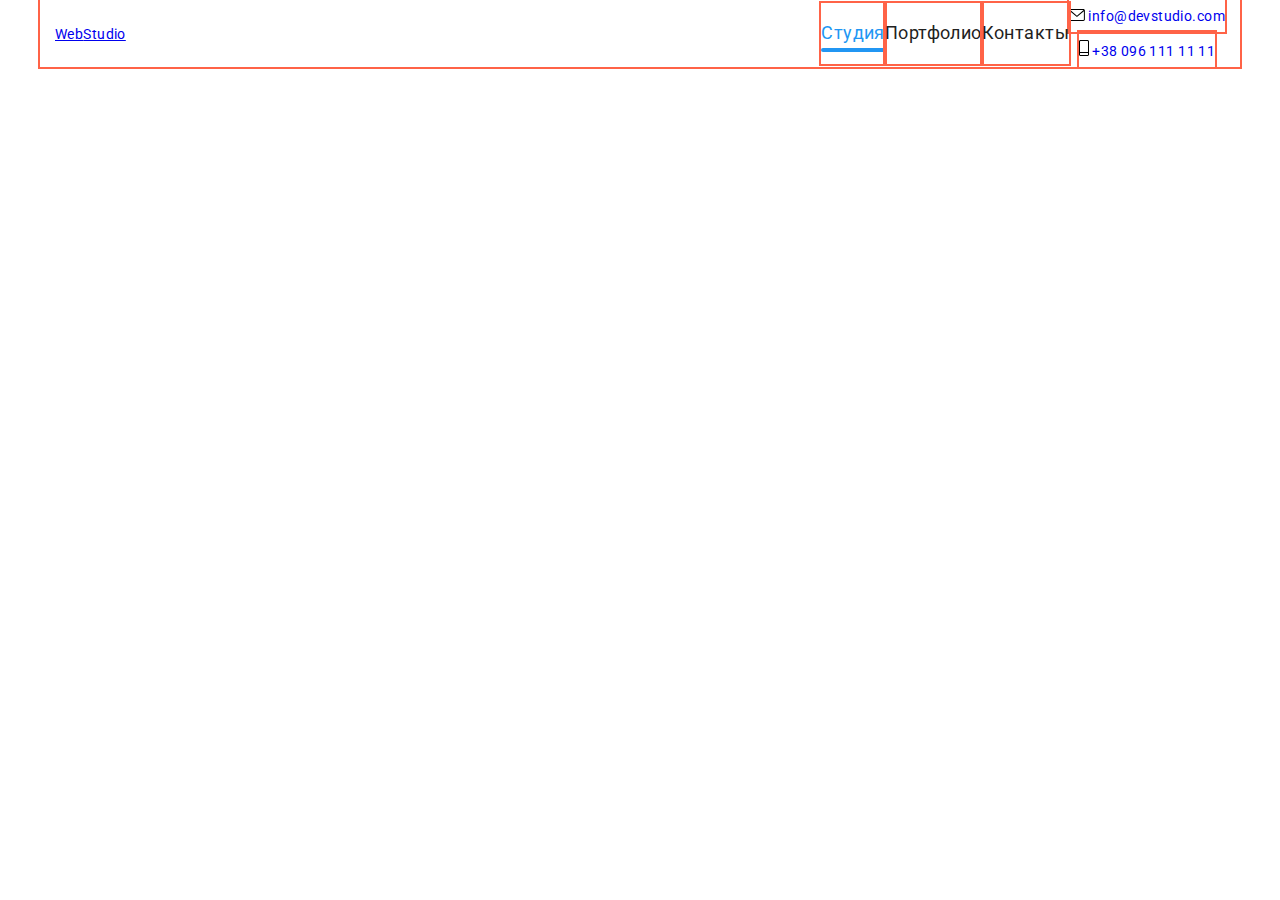
==== index.html @ 86e4c359 "ytp bpv" ====
<!DOCTYPE html>
<html lang="ru">

<head>
    <meta charset="UTF-8">
    <meta name="viewport" content="width=device-width, initial-scale=1.0">
    <title>WebStudio</title>

    <link rel="preconnect" href="https://fonts.gstatic.com" />
    <link
        href="https://fonts.googleapis.com/css2?family=Raleway:wght@700&family=Roboto:wght@400;500;700;900&display=swap"
        rel="stylesheet" />

    <link rel="stylesheet"
        href="https://cdnjs.cloudflare.com/ajax/libs/modern-normalize/1.0.0/modern-normalize.min.css" />

    <link rel="stylesheet" href="./css/main.min.css" />
</head>

<body>
    <header class="header">
        <div class="container">

            <div class="header-nav">
                <a href="./index.html" class="logo">Web<span class="logo--black">Studio</span> </a>

                <button type="button" class="menu-button" aria-expanded="false" aria-controls="menu-container"
                    data-menu-button>
                    <svg width="30" height="30" aria-label="Переключатель мобильного меню">
                        <use class="icon-cross" href="./images/sprite-1.svg#menu-icon-close"></use>
                        <use class="icon-menu" href="./images/sprite-1.svg#menu-icon-open"></use>
                    </svg></button>

                <div class="menu-container" id="menu-container" data-menu>
                    <nav class="site-nav">
                        <ul class="site-nav__list">
                            <li class="site-nav__item">
                                <a href="./index.html" class="site-nav__link site-nav__link--current">Студия</a>
                            </li>
                            <li class="site-nav__item">
                                <a href="./portfolio.html" class="site-nav__link">Портфолио</a>
                            </li>
                            <li class="site-nav__item">
                                <a href="./index.html" class="site-nav__link">Контакты</a>
                            </li>
                        </ul>
                    </nav>

                    <ul class="contact-nav__list">
                        <li class="contact-nav__item">
                            <a href="mailto:info@devstudio.com" class="contact-nav__link envelope" target="_blank">
                                <svg class="contact-nav__img" width="16" height="12">
                                    <use href="./images/sprite.svg#icon-envelope-opt"></use>
                                </svg>
                                info@devstudio.com
                            </a>
                        </li>
                        <li class="contact-nav__item">
                            <a href="tel:+380961111111" class="contact-nav__link telephone">
                                <svg class="contact-nav__img" width="10" height="16">
                                    <use href="./images/sprite.svg#icon-telephone-opt"></use>
                                </svg>
                                +38 096 111 11 11
                            </a>
                        </li>
                    </ul>
                </div>
            </div>

        </div>

    </header>
    <main></main>
    <footer></footer>

    <script src="./js/menu.js"></script>
    <!-- <script src="./js/modal.js"></script> -->
</body>

</html>
---- css/main.min.css ----
.contact-nav__list,.site-nav__list{list-style:none}.contact-nav__link,.site-nav__link{text-decoration:none;cursor:pointer;-webkit-transition:background-color 250ms cubic-bezier(0.4, 0, 0.2, 1),color 250ms cubic-bezier(0.4, 0, 0.2, 1);transition:background-color 250ms cubic-bezier(0.4, 0, 0.2, 1),color 250ms cubic-bezier(0.4, 0, 0.2, 1)}.contact-nav__link:hover,.site-nav__link:hover,.contact-nav__link:focus,.site-nav__link:focus{color:#2196f3}.contact-nav__link{display:-webkit-box;display:-ms-flexbox;display:flex;-webkit-box-align:center;-ms-flex-align:center;align-items:center;-webkit-box-pack:center;-ms-flex-pack:center;justify-content:center}body{font-family:"Roboto",sans-serif;color:#757575;background-color:#fff;letter-spacing:.03em;font-size:14px}h1,h2,h3,h4,h5,h6,p{margin:0}ul,ol{margin:0;padding:0}img{display:block;max-width:100%;height:auto}textarea{resize:none}address{font-style:normal}.visually-hidden{position:absolute;width:1px;height:1px;margin:-1px;border:0;padding:0;clip:rect(0 0 0 0);overflow:hidden}.section{padding-top:60px;padding-bottom:60px}.section.team{background-color:#f5f4fa}@media screen and (max-width: 479px){.section{width:100%}}@media screen and (min-width: 1200px){.section{padding-top:94px;padding-bottom:94px}}.section__no-padding{padding-bottom:0}.container{padding-left:15px;padding-right:15px;margin-left:auto;margin-right:auto;outline:2px solid tomato}@media screen and (max-width: 479px){.container{width:100%}}@media screen and (min-width: 480px){.container{width:480px}}@media screen and (min-width: 768px){.container{width:768px}}@media screen and (min-width: 1200px){.container{width:1200px}}.section__title{margin-bottom:30px;font-weight:700;font-size:28px;line-height:1.17;text-align:center;color:#212121}@media screen and (min-width: 1200px){.section__title{margin-bottom:50px;font-size:36px}}.hero__title{margin-bottom:30px;font-weight:900;font-size:26px;line-height:1.62;letter-spacing:.06em;text-transform:uppercase;color:#fff}@media screen and (min-width: 1200px){.hero__title{font-size:44px;line-height:1.36}}.header{position:relative}.header.bottom-line{border-bottom:1px solid #ececec}.header-nav{display:-webkit-box;display:-ms-flexbox;display:flex;-webkit-box-pack:justify;-ms-flex-pack:justify;justify-content:space-between;-webkit-box-align:center;-ms-flex-align:center;align-items:center;min-height:60px}.menu-button{display:-webkit-inline-box;display:-ms-inline-flexbox;display:inline-flex;margin:0;padding:0;border:none;background-color:rgba(0,0,0,0)}@media screen and (min-width: 768px){.menu-button{display:none}}.menu-button .icon-cross{display:none}.menu-button.is-open .icon-cross{display:block}.menu-button.is-open .icon-menu{display:none}.menu-container{background-color:#fff}@media screen and (max-width: 767px){.menu-container{display:none;position:absolute;top:60px;left:0;width:100%;padding-top:60px;padding-bottom:60px}.menu-container.is-open{display:-webkit-box;display:-ms-flexbox;display:flex;-webkit-box-orient:vertical;-webkit-box-direction:normal;-ms-flex-direction:column;flex-direction:column;border-top:1px solid #ececec;-webkit-box-shadow:0px 1px 3px rgba(0,0,0,.12),0px 1px 1px rgba(0,0,0,.14),0px 2px 1px rgba(0,0,0,.2);box-shadow:0px 1px 3px rgba(0,0,0,.12),0px 1px 1px rgba(0,0,0,.14),0px 2px 1px rgba(0,0,0,.2)}}@media screen and (min-width: 768px){.menu-container{display:-webkit-box;display:-ms-flexbox;display:flex;-webkit-box-align:center;-ms-flex-align:center;align-items:center;padding:0}}.site-nav__list{display:-webkit-box;display:-ms-flexbox;display:flex}@media screen and (max-width: 767px){.site-nav__list{-webkit-box-orient:vertical;-webkit-box-direction:normal;-ms-flex-direction:column;flex-direction:column;-webkit-box-align:center;-ms-flex-align:center;align-items:center;margin-bottom:52px}}.site-nav__item{outline:2px solid tomato;position:relative}.site-nav__link{position:relative;display:block;padding-top:20px;padding-bottom:20px;font-size:18px;color:#212121}.site-nav__link--current{color:#2196f3}.site-nav__link--current::after{content:"";display:block;height:4px;border-radius:2px;background-color:#2196f3;position:absolute;left:0;bottom:12px;width:100%}.contact-nav__list{display:-webkit-box;display:-ms-flexbox;display:flex;-webkit-box-orient:vertical;-webkit-box-direction:normal;-ms-flex-direction:column;flex-direction:column;-webkit-box-align:center;-ms-flex-align:center;align-items:center}.contact-nav__item{outline:2px solid tomato}.contact-nav__link{display:block;padding-top:8px;padding-bottom:8px}/*# sourceMappingURL=main.min.css.map */
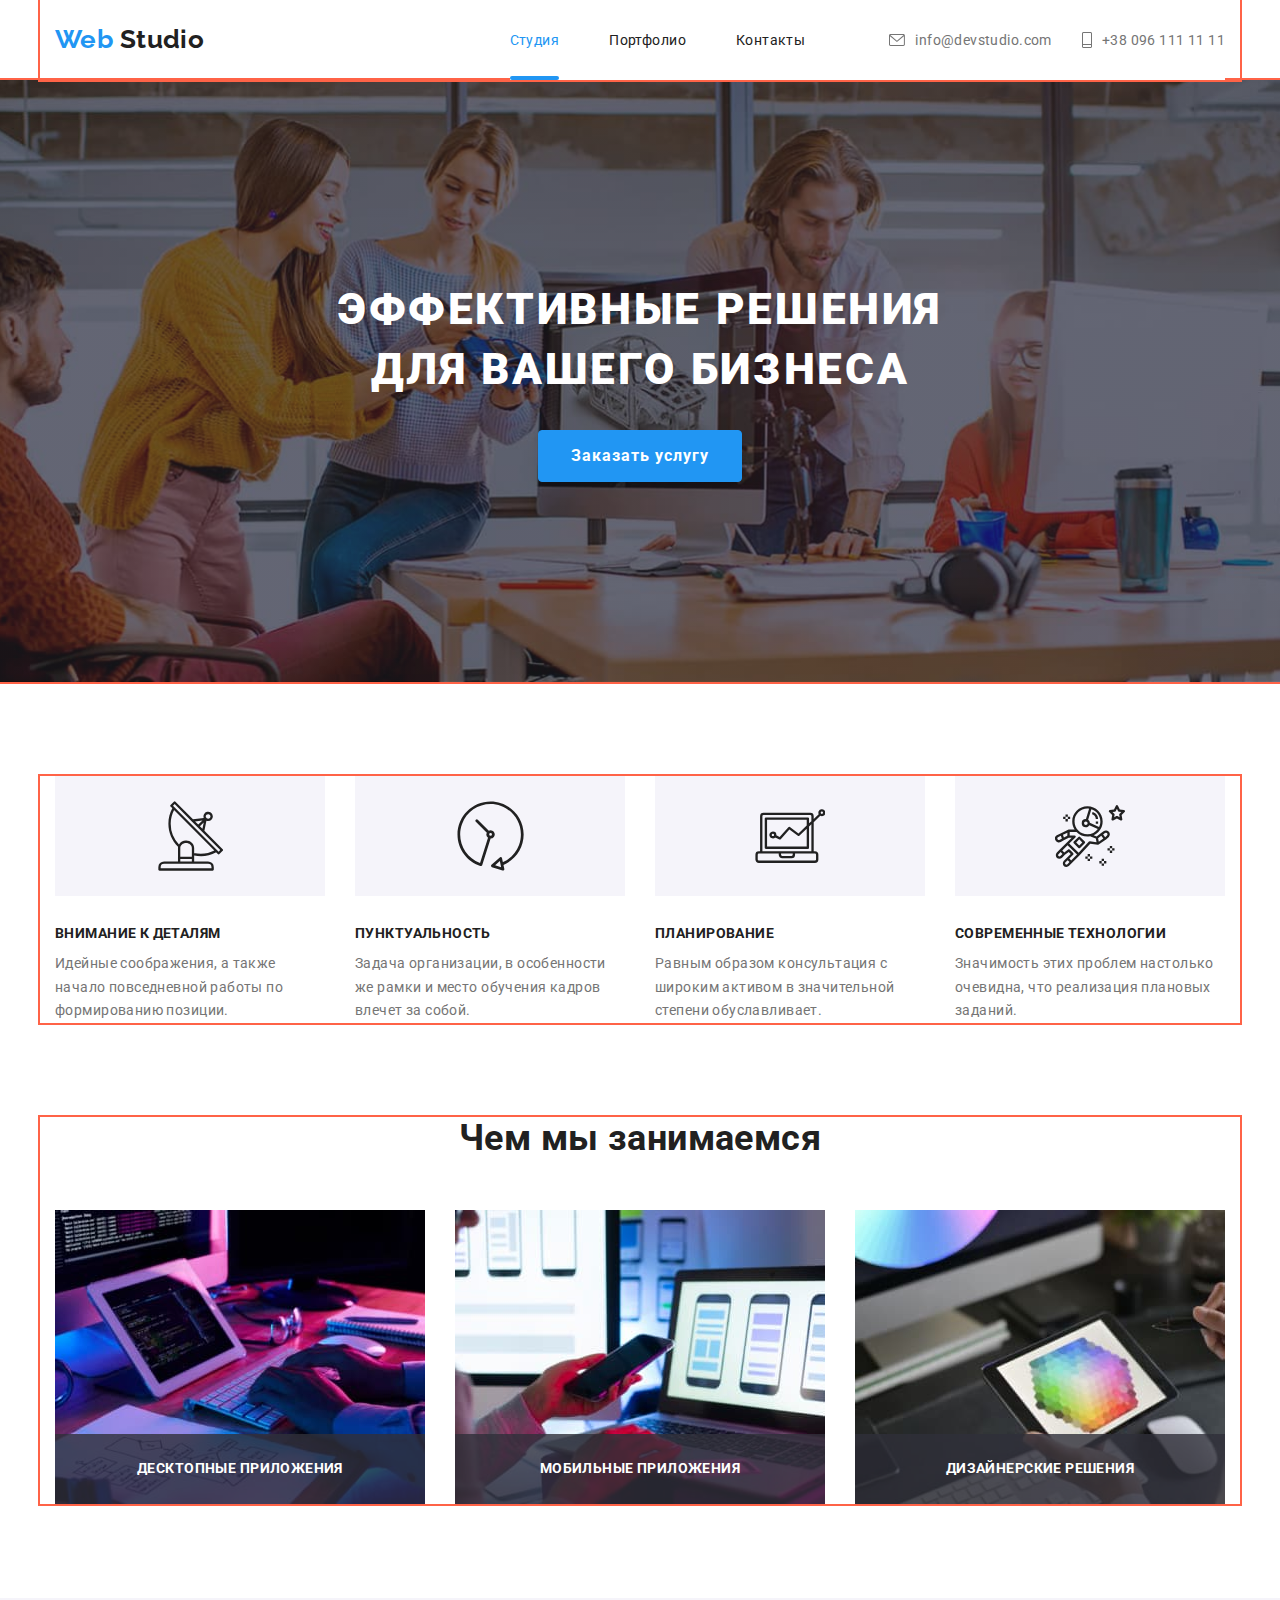
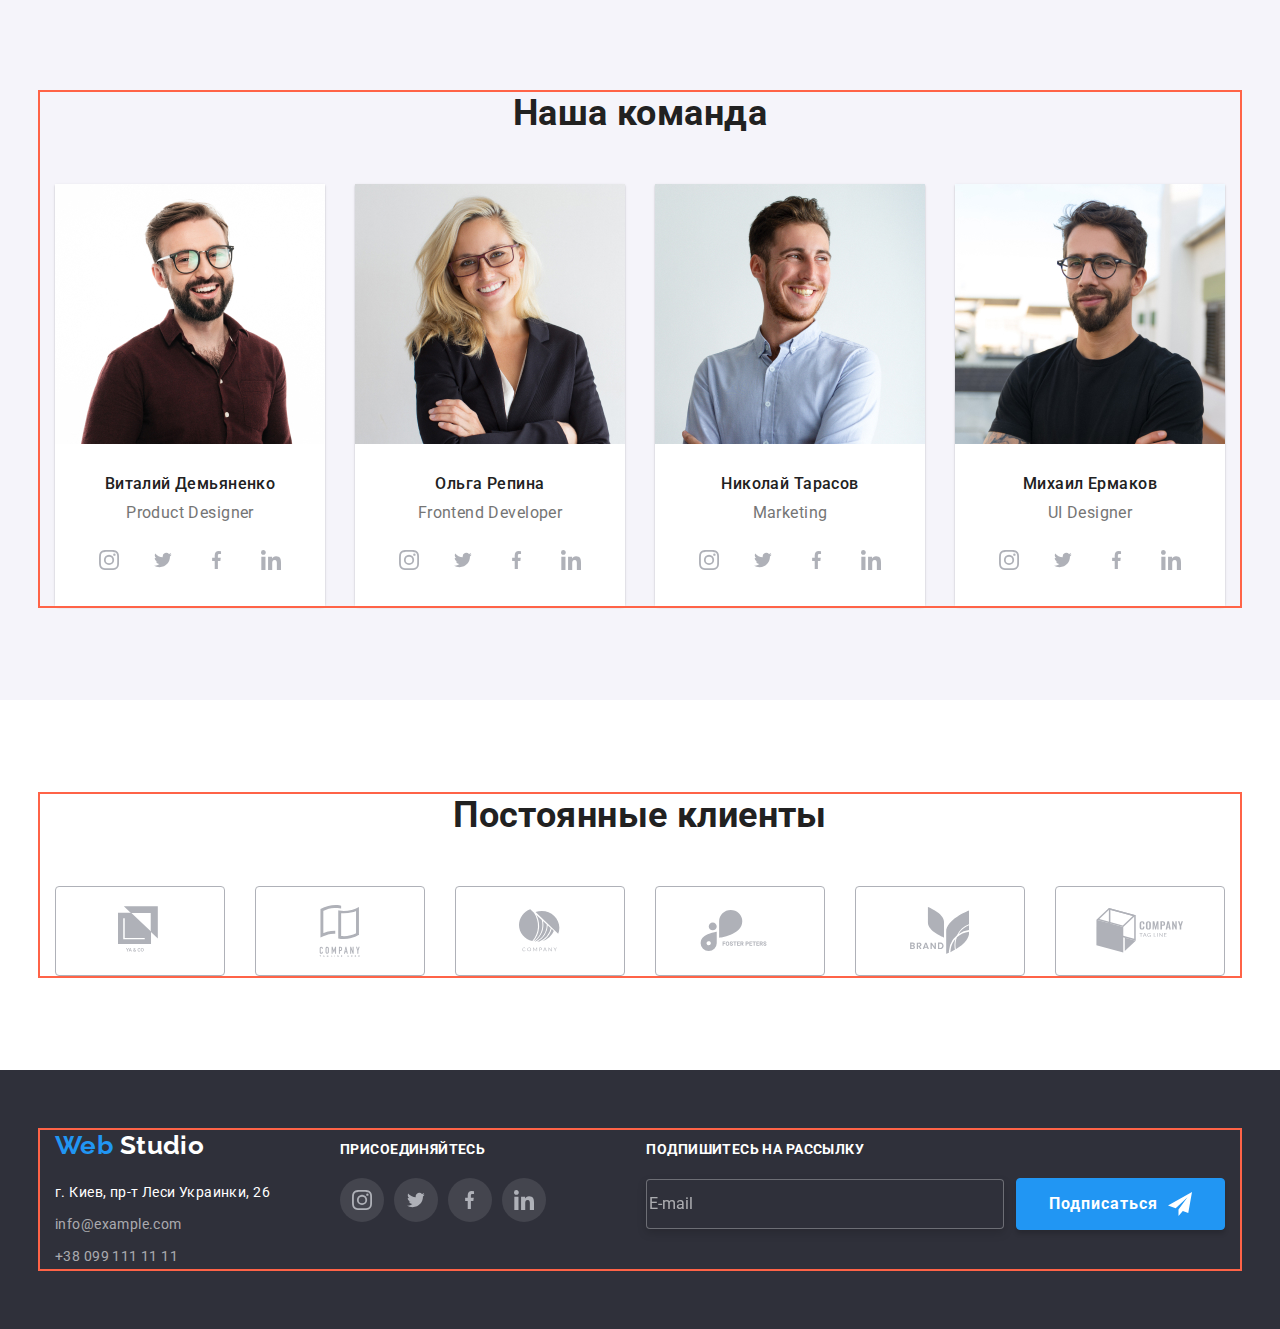
==== commit 0e0f0c46: "ytp bpv" ====
--- a/index.html
+++ b/index.html
@@ -22,7 +22,7 @@
         <div class="container">
 
             <div class="header-nav">
-                <a href="./index.html" class="logo">Web<span class="logo--black">Studio</span> </a>
+                <a href="index.html" class="logo">Web<span class="logo--black"> Studio</span></a>
 
                 <button type="button" class="menu-button" aria-expanded="false" aria-controls="menu-container"
                     data-menu-button>
@@ -70,8 +70,430 @@
         </div>
 
     </header>
-    <main></main>
-    <footer></footer>
+    <main>
+        <!-- Герой -->
+        <section class="hero hero-overlay">
+            <h1 class="hero__title">
+                Эффективные решения<br />
+                для вашего бизнеса
+            </h1>
+            <button class="button-primary" type="button" data-modal-open>
+                Заказать услугу
+            </button>
+        </section>
+
+        <!--Выгоды от сотрудничества  -->
+        <section class="section feature">
+            <div class="container">
+                <!-- этот заголовок скроется css -->
+                <h2 class="section__title visually-hidden">
+                    Выгоды от сотрудничества
+                </h2>
+                <ul class="feature__list">
+                    <li class="feature__item">
+                        <div class="feature__blank">
+                            <svg class="feature__img" width="65" height="70">
+                                <use href="./images/sprite.svg#icon-antenna-optimize"></use>
+                            </svg>
+                        </div>
+                        <h3 class="feature__title">Внимание к деталям</h3>
+                        <p class="feature__text">
+                            Идейные соображения, а также начало повседневной работы по
+                            формированию позиции.
+                        </p>
+                    </li>
+                    <li class="feature__item">
+                        <div class="feature__blank">
+                            <svg class="feature__img" width="67" height="70">
+                                <use href="./images/sprite.svg#icon-clock-optimize"></use>
+                            </svg>
+                        </div>
+                        <h3 class="feature__title">Пунктуальность</h3>
+                        <p class="feature__text">
+                            Задача организации, в особенности же рамки и место обучения
+                            кадров влечет за собой.
+                        </p>
+                    </li>
+                    <li class="feature__item">
+                        <div class="feature__blank">
+                            <svg class="feature__img" width="70" height="54">
+                                <use href="./images/sprite.svg#icon-noutbook-optimize"></use>
+                            </svg>
+                        </div>
+                        <h3 class="feature__title">Планирование</h3>
+                        <p class="feature__text">
+                            Равным образом консультация с широким активом в значительной
+                            степени обуславливает.
+                        </p>
+                    </li>
+                    <li class="feature__item">
+                        <div class="feature__blank">
+                            <svg class="feature__img" width="70" height="70">
+                                <use href="./images/sprite.svg#icon-astronaut-optimize"></use>
+                            </svg>
+                        </div>
+                        <h3 class="feature__title">Современные технологии</h3>
+                        <p class="feature__text">
+                            Значимость этих проблем настолько очевидна, что реализация
+                            плановых заданий.
+                        </p>
+                    </li>
+                </ul>
+            </div>
+        </section>
+
+        <section class="section section__no-padding directions">
+            <div class="container">
+                <h2 class="section__title">Чем мы занимаемся</h2>
+                <ul class="directions__list">
+                    <li class="directions__item">
+                        <img class="directions__img" srcset="
+                          ./images/what-are-we-doing/1-desk-apl-370.jpg 370w,
+                          ./images/what-are-we-doing/1-desk-apl-720.jpg 720w
+                        " src="./images/what-are-we-doing/1-desk-apl-370.jpg" alt="изображение компьютера" width="370"
+                            height="294" sizes="370px" />
+                        <div class="directions__info">
+                            <p class="directions__text">Десктопные приложения</p>
+                        </div>
+                    </li>
+                    <li class="directions__item">
+                        <img class="directions__img" srcset="
+                          ./images/what-are-we-doing/2-mob-apl-370.jpg 370w,
+                          ./images/what-are-we-doing/2-mob-apl-720.jpg 720w
+                        " src="./images/what-are-we-doing/2-mob-apl-370.jpg" alt="изображение мобильного телефона"
+                            width="370" height="294" sizes="370px" />
+                        <div class="directions__info">
+                            <p class="directions__text">Мобильные приложения</p>
+                        </div>
+                    </li>
+                    <li class="directions__item">
+                        <img class="directions__img" srcset="
+                          ./images/what-are-we-doing/3-dis-apl-370.jpg 370w,
+                          ./images/what-are-we-doing/3-dis-apl-720.jpg 720w
+                        " src="./images/what-are-we-doing/3-dis-apl-370.jpg" alt="изображение цветной картинки"
+                            width="370" height="294" sizes="370px" />
+                        <div class="directions__info">
+                            <p class="directions__text">Дизайнерские решения</p>
+                        </div>
+                    </li>
+                </ul>
+            </div>
+        </section>
+
+        <!-- Наша команда -->
+        <section class="section team">
+            <div class="container">
+                <h2 class="section__title">Наша команда</h2>
+                <ul class="team__list">
+                    <li class="team__item">
+                        <img class="team__image" alt="фото первого сотрудника"
+                            src="./images/our-team/empl-1-desk270.jpg" srcset="
+                          ./images/our-team/empl-1-desk270.jpg 270w,
+                          ./images/our-team/empl-1-tabl354.jpg 354w,
+                          ./images/our-team/empl-1-mob450.jpg  450w,
+                          ./images/our-team/empl-1-desk540.jpg 540w,
+                          ./images/our-team/empl-1-tabl708.jpg 708w,
+                          ./images/our-team/empl-1-mob900.jpg  900w
+                        " sizes="(min-width: 1200px) 270px, (min-width: 768px) 354px, 100vw" />
+
+                        <div class="team__info">
+                            <h3 class="team__title">Виталий Демьяненко</h3>
+                            <p class="team__text" lang="en">Product Designer</p>
+                            <ul class="social-networks">
+                                <li class="social-networks__item">
+                                    <a class="social-networks__btn" href="" aria-label="Instagram">
+                                        <svg class="social-networks__img" width="20" height="20">
+                                            <use href="./images/sprite.svg#icon-instagram-opt"></use>
+                                        </svg>
+                                    </a>
+                                </li>
+                                <li class="social-networks__item">
+                                    <a class="social-networks__btn" href="" aria-label="Twitter">
+                                        <svg class="social-networks__img" width="20" height="16">
+                                            <use href="./images/sprite.svg#icon-twitter-opt"></use>
+                                        </svg>
+                                    </a>
+                                </li>
+                                <li class="social-networks__item">
+                                    <a class="social-networks__btn" href="" aria-label="Facebook">
+                                        <svg class="social-networks__img" width="10" height="20">
+                                            <use href="./images/sprite.svg#icon-facebook-opt"></use>
+                                        </svg>
+                                    </a>
+                                </li>
+                                <li class="social-networks__item">
+                                    <a class="social-networks__btn" href="" aria-label="LinkedIn">
+                                        <svg class="social-networks__img" width="20" height="20">
+                                            <use href="./images/sprite.svg#icon-linkedin-opt"></use>
+                                        </svg>
+                                    </a>
+                                </li>
+                            </ul>
+                        </div>
+                    </li>
+                    <li class="team__item">
+                        <img class="team__image" alt="фото второго сотрудника"
+                            src="./images/our-team/empl-2-desk270.jpg" srcset="
+                          ./images/our-team/empl-2-desk270.jpg 270w,
+                          ./images/our-team/empl-2-tabl354.jpg 354w,
+                          ./images/our-team/empl-2-mob450.jpg  450w,
+                          ./images/our-team/empl-2-desk540.jpg 540w,
+                          ./images/our-team/empl-2-tabl708.jpg 708w,
+                          ./images/our-team/empl-2-mob900.jpg  900w
+                        " sizes="(min-width: 1200px) 270px, (min-width: 768px) 354px, 100vw" />
+
+                        <div class="team__info">
+                            <h3 class="team__title">Ольга Репина</h3>
+                            <p class="team__text" lang="en">Frontend Developer</p>
+                            <ul class="social-networks">
+                                <li class="social-networks__item">
+                                    <a class="social-networks__btn" href="" aria-label="Instagram">
+                                        <svg class="social-networks__img" width="20" height="20">
+                                            <use href="./images/sprite.svg#icon-instagram-opt"></use>
+                                        </svg>
+                                    </a>
+                                </li>
+                                <li class="social-networks__item">
+                                    <a class="social-networks__btn" href="" aria-label="Twitter">
+                                        <svg class="social-networks__img" width="20" height="16">
+                                            <use href="./images/sprite.svg#icon-twitter-opt"></use>
+                                        </svg>
+                                    </a>
+                                </li>
+                                <li class="social-networks__item">
+                                    <a class="social-networks__btn" href="" aria-label="Facebook">
+                                        <svg class="social-networks__img" width="10" height="20">
+                                            <use href="./images/sprite.svg#icon-facebook-opt"></use>
+                                        </svg>
+                                    </a>
+                                </li>
+                                <li class="social-networks__item">
+                                    <a class="social-networks__btn" href="" aria-label="LinkedIn">
+                                        <svg class="social-networks__img" width="20" height="20">
+                                            <use href="./images/sprite.svg#icon-linkedin-opt"></use>
+                                        </svg>
+                                    </a>
+                                </li>
+                            </ul>
+                        </div>
+                    </li>
+                    <li class="team__item">
+                        <img class="team__image" alt="фото третьего сотрудника"
+                            src="./images/our-team/empl-3-desk270.jpg" srcset="
+                          ./images/our-team/empl-3-desk270.jpg 270w,
+                          ./images/our-team/empl-3-tabl354.jpg 354w,
+                          ./images/our-team/empl-3-mob450.jpg  450w,
+                          ./images/our-team/empl-3-desk540.jpg 540w,
+                          ./images/our-team/empl-3-tabl708.jpg 708w,
+                          ./images/our-team/empl-3-mob900.jpg  900w
+                        " sizes="(min-width: 1200px) 270px, (min-width: 768px) 354px, 100vw" />
+
+                        <div class="team__info">
+                            <h3 class="team__title">Николай Тарасов</h3>
+                            <p class="team__text" lang="en">Marketing</p>
+                            <ul class="social-networks">
+                                <li class="social-networks__item">
+                                    <a class="social-networks__btn" href="" aria-label="Instagram">
+                                        <svg class="social-networks__img" width="20" height="20">
+                                            <use href="./images/sprite.svg#icon-instagram-opt"></use>
+                                        </svg>
+                                    </a>
+                                </li>
+                                <li class="social-networks__item">
+                                    <a class="social-networks__btn" href="" aria-label="Twitter">
+                                        <svg class="social-networks__img" width="20" height="16">
+                                            <use href="./images/sprite.svg#icon-twitter-opt"></use>
+                                        </svg>
+                                    </a>
+                                </li>
+                                <li class="social-networks__item">
+                                    <a class="social-networks__btn" href="" aria-label="Facebook">
+                                        <svg class="social-networks__img" width="10" height="20">
+                                            <use href="./images/sprite.svg#icon-facebook-opt"></use>
+                                        </svg>
+                                    </a>
+                                </li>
+                                <li class="social-networks__item">
+                                    <a class="social-networks__btn" href="" aria-label="LinkedIn">
+                                        <svg class="social-networks__img" width="20" height="20">
+                                            <use href="./images/sprite.svg#icon-linkedin-opt"></use>
+                                        </svg>
+                                    </a>
+                                </li>
+                            </ul>
+                        </div>
+                    </li>
+                    <li class="team__item">
+                        <img class="team__image" alt="фото четвертого сотрудника"
+                            src="./images/our-team/empl-4-desk270.jpg" srcset="
+                          ./images/our-team/empl-4-desk270.jpg 270w,
+                          ./images/our-team/empl-4-tabl354.jpg 354w,
+                          ./images/our-team/empl-4-mob450.jpg  450w,
+                          ./images/our-team/empl-4-desk540.jpg 540w,
+                          ./images/our-team/empl-4-tabl708.jpg 708w,
+                          ./images/our-team/empl-4-mob900.jpg  900w
+                        " sizes="(min-width: 1200px) 270px, (min-width: 768px) 354px, 100vw" />
+
+                        <div class="team__info">
+                            <h3 class="team__title">Михаил Ермаков</h3>
+                            <p class="team__text" lang="en">UI Designer</p>
+                            <ul class="social-networks">
+                                <li class="social-networks__item">
+                                    <a class="social-networks__btn" href="" aria-label="Instagram">
+                                        <svg class="social-networks__img" width="20" height="20">
+                                            <use href="./images/sprite.svg#icon-instagram-opt"></use>
+                                        </svg>
+                                    </a>
+                                </li>
+                                <li class="social-networks__item">
+                                    <a class="social-networks__btn" href="" aria-label="Twitter">
+                                        <svg class="social-networks__img" width="20" height="16">
+                                            <use href="./images/sprite.svg#icon-twitter-opt"></use>
+                                        </svg>
+                                    </a>
+                                </li>
+                                <li class="social-networks__item">
+                                    <a class="social-networks__btn" href="" aria-label="Facebook">
+                                        <svg class="social-networks__img" width="10" height="20">
+                                            <use href="./images/sprite.svg#icon-facebook-opt"></use>
+                                        </svg>
+                                    </a>
+                                </li>
+                                <li class="social-networks__item">
+                                    <a class="social-networks__btn" href="" aria-label="LinkedIn">
+                                        <svg class="social-networks__img" width="20" height="20">
+                                            <use href="./images/sprite.svg#icon-linkedin-opt"></use>
+                                        </svg>
+                                    </a>
+                                </li>
+                            </ul>
+                        </div>
+                    </li>
+                </ul>
+            </div>
+        </section>
+
+        <!--Our Clients-->
+        <section class="section clients">
+            <div class="container">
+                <h2 class="section__title">Постоянные клиенты</h2>
+                <ul class="clients__list">
+                    <li class="clients__item">
+                        <a href="" class="clients__btn">
+                            <svg class="clients__img" width="44" height="49">
+                                <use href="./images/sprite.svg#icon-klient-1-opt"></use>
+                            </svg>
+                        </a>
+                    </li>
+                    <li class="clients__item">
+                        <a href="" class="clients__btn">
+                            <svg class="clients__img" width="50" height="52">
+                                <use href="./images/sprite.svg#icon-klient-2-opt"></use>
+                            </svg>
+                        </a>
+                    </li>
+                    <li class="clients__item">
+                        <a href="" class="clients__btn">
+                            <svg class="clients__img" width="41" height="43">
+                                <use href="./images/sprite.svg#icon-klient-3-opt"></use>
+                            </svg>
+                        </a>
+                    </li>
+                    <li class="clients__item">
+                        <a href="" class="clients__btn">
+                            <svg class="clients__img" width="80" height="42">
+                                <use href="./images/sprite.svg#icon-klient-4-opt"></use>
+                            </svg>
+                        </a>
+                    </li>
+                    <li class="clients__item">
+                        <a href="" class="clients__btn">
+                            <svg class="clients__img" width="59" height="47">
+                                <use href="./images/sprite.svg#icon-klient-5-opt"></use>
+                            </svg>
+                        </a>
+                    </li>
+                    <li class="clients__item">
+                        <a href="" class="clients__btn">
+                            <svg class="clients__img" width="88" height="45">
+                                <use href="./images/sprite.svg#icon-klient-6-opt"></use>
+                            </svg>
+                        </a>
+                    </li>
+                </ul>
+            </div>
+        </section>
+    </main>
+    <footer class="footer">
+        <div class="container footer__container">
+            <div class="footer-wrapper">
+                <div class="footer__contacts">
+                    <a href="index.html" class="logo footer__logo">Web<span class="logo--white"> Studio</span></a>
+                    <address class="address">
+                        <p class="address__text">г. Киев, пр-т Леси Украинки, 26</p>
+                        <ul class="address__list">
+                            <li class="address__item">
+                                <a href="mailto:info@example.com" class="address__tel"
+                                    target="_blank">info@example.com</a>
+                            </li>
+                            <li class="address__item">
+                                <a href="tel:+380991111111" class="address__tel">+38 099 111 11 11</a>
+                            </li>
+                        </ul>
+                    </address>
+                </div>
+                <div class="footer-join">
+                    <p class="footer-join__appeal">присоединяйтесь</p>
+                    <ul class="social-networks">
+                        <li class="social-networks__item">
+                            <a class="social-networks__btn footer-social-networks__btn" href="" aria-label="Instagram">
+                                <svg class="social-networks__img" width="20" height="20">
+                                    <use href="./images/sprite.svg#icon-instagram-opt"></use>
+                                </svg>
+                            </a>
+                        </li>
+                        <li class="social-networks__item">
+                            <a class="social-networks__btn footer-social-networks__btn" href="" aria-label="Twitter">
+                                <svg class="social-networks__img" width="20" height="16">
+                                    <use href="./images/sprite.svg#icon-twitter-opt"></use>
+                                </svg>
+                            </a>
+                        </li>
+                        <li class="social-networks__item">
+                            <a class="social-networks__btn footer-social-networks__btn" href="" aria-label="Facebook">
+                                <svg class="social-networks__img" width="10" height="20">
+                                    <use href="./images/sprite.svg#icon-facebook-opt"></use>
+                                </svg>
+                            </a>
+                        </li>
+                        <li class="social-networks__item">
+                            <a class="social-networks__btn footer-social-networks__btn" href="" aria-label="LinkedIn">
+                                <svg class="social-networks__img" width="20" height="20">
+                                    <use href="./images/sprite.svg#icon-linkedin-opt"></use>
+                                </svg>
+                            </a>
+                        </li>
+                    </ul>
+                </div>
+            </div>
+
+            <!-- footer form -->
+            <form class="form-footer">
+                <b class="form-footer__appeal">Подпишитесь на рассылку</b>
+                <div class="form-footer__wrapper">
+                    <label class="form-footer__field">
+                        <input class="form-footer__input" type="text" placeholder="E-mail" />
+                    </label>
+                    <button class="button-primary" type="button">
+                        Подписаться
+                        <svg class="footer-form-button-img" width="24" height="24">
+                            <use href="./images/sprite-1.svg#icon-telegram"></use>
+                        </svg>
+                    </button>
+                </div>
+            </form>
+        </div>
+    </footer>
 
     <script src="./js/menu.js"></script>
     <!-- <script src="./js/modal.js"></script> -->
--- a/css/main.min.css
+++ b/css/main.min.css
@@ -1 +1 @@
-.contact-nav__list,.site-nav__list{list-style:none}.contact-nav__link,.site-nav__link{text-decoration:none;cursor:pointer;-webkit-transition:background-color 250ms cubic-bezier(0.4, 0, 0.2, 1),color 250ms cubic-bezier(0.4, 0, 0.2, 1);transition:background-color 250ms cubic-bezier(0.4, 0, 0.2, 1),color 250ms cubic-bezier(0.4, 0, 0.2, 1)}.contact-nav__link:hover,.site-nav__link:hover,.contact-nav__link:focus,.site-nav__link:focus{color:#2196f3}.contact-nav__link{display:-webkit-box;display:-ms-flexbox;display:flex;-webkit-box-align:center;-ms-flex-align:center;align-items:center;-webkit-box-pack:center;-ms-flex-pack:center;justify-content:center}body{font-family:"Roboto",sans-serif;color:#757575;background-color:#fff;letter-spacing:.03em;font-size:14px}h1,h2,h3,h4,h5,h6,p{margin:0}ul,ol{margin:0;padding:0}img{display:block;max-width:100%;height:auto}textarea{resize:none}address{font-style:normal}.visually-hidden{position:absolute;width:1px;height:1px;margin:-1px;border:0;padding:0;clip:rect(0 0 0 0);overflow:hidden}.section{padding-top:60px;padding-bottom:60px}.section.team{background-color:#f5f4fa}@media screen and (max-width: 479px){.section{width:100%}}@media screen and (min-width: 1200px){.section{padding-top:94px;padding-bottom:94px}}.section__no-padding{padding-bottom:0}.container{padding-left:15px;padding-right:15px;margin-left:auto;margin-right:auto;outline:2px solid tomato}@media screen and (max-width: 479px){.container{width:100%}}@media screen and (min-width: 480px){.container{width:480px}}@media screen and (min-width: 768px){.container{width:768px}}@media screen and (min-width: 1200px){.container{width:1200px}}.section__title{margin-bottom:30px;font-weight:700;font-size:28px;line-height:1.17;text-align:center;color:#212121}@media screen and (min-width: 1200px){.section__title{margin-bottom:50px;font-size:36px}}.hero__title{margin-bottom:30px;font-weight:900;font-size:26px;line-height:1.62;letter-spacing:.06em;text-transform:uppercase;color:#fff}@media screen and (min-width: 1200px){.hero__title{font-size:44px;line-height:1.36}}.header{position:relative}.header.bottom-line{border-bottom:1px solid #ececec}.header-nav{display:-webkit-box;display:-ms-flexbox;display:flex;-webkit-box-pack:justify;-ms-flex-pack:justify;justify-content:space-between;-webkit-box-align:center;-ms-flex-align:center;align-items:center;min-height:60px}.menu-button{display:-webkit-inline-box;display:-ms-inline-flexbox;display:inline-flex;margin:0;padding:0;border:none;background-color:rgba(0,0,0,0)}@media screen and (min-width: 768px){.menu-button{display:none}}.menu-button .icon-cross{display:none}.menu-button.is-open .icon-cross{display:block}.menu-button.is-open .icon-menu{display:none}.menu-container{background-color:#fff}@media screen and (max-width: 767px){.menu-container{display:none;position:absolute;top:60px;left:0;width:100%;padding-top:60px;padding-bottom:60px}.menu-container.is-open{display:-webkit-box;display:-ms-flexbox;display:flex;-webkit-box-orient:vertical;-webkit-box-direction:normal;-ms-flex-direction:column;flex-direction:column;border-top:1px solid #ececec;-webkit-box-shadow:0px 1px 3px rgba(0,0,0,.12),0px 1px 1px rgba(0,0,0,.14),0px 2px 1px rgba(0,0,0,.2);box-shadow:0px 1px 3px rgba(0,0,0,.12),0px 1px 1px rgba(0,0,0,.14),0px 2px 1px rgba(0,0,0,.2)}}@media screen and (min-width: 768px){.menu-container{display:-webkit-box;display:-ms-flexbox;display:flex;-webkit-box-align:center;-ms-flex-align:center;align-items:center;padding:0}}.site-nav__list{display:-webkit-box;display:-ms-flexbox;display:flex}@media screen and (max-width: 767px){.site-nav__list{-webkit-box-orient:vertical;-webkit-box-direction:normal;-ms-flex-direction:column;flex-direction:column;-webkit-box-align:center;-ms-flex-align:center;align-items:center;margin-bottom:52px}}.site-nav__item{outline:2px solid tomato;position:relative}.site-nav__link{position:relative;display:block;padding-top:20px;padding-bottom:20px;font-size:18px;color:#212121}.site-nav__link--current{color:#2196f3}.site-nav__link--current::after{content:"";display:block;height:4px;border-radius:2px;background-color:#2196f3;position:absolute;left:0;bottom:12px;width:100%}.contact-nav__list{display:-webkit-box;display:-ms-flexbox;display:flex;-webkit-box-orient:vertical;-webkit-box-direction:normal;-ms-flex-direction:column;flex-direction:column;-webkit-box-align:center;-ms-flex-align:center;align-items:center}.contact-nav__item{outline:2px solid tomato}.contact-nav__link{display:block;padding-top:8px;padding-bottom:8px}/*# sourceMappingURL=main.min.css.map */+.address__list,.clients__list,.social-networks,.team__list,.directions__list,.feature__list,.contact-nav__list,.site-nav__list{list-style:none}.address__tel,.contact-nav__link,.site-nav__link{text-decoration:none;cursor:pointer;-webkit-transition:background-color 250ms cubic-bezier(0.4, 0, 0.2, 1),color 250ms cubic-bezier(0.4, 0, 0.2, 1);transition:background-color 250ms cubic-bezier(0.4, 0, 0.2, 1),color 250ms cubic-bezier(0.4, 0, 0.2, 1)}.address__tel:hover,.contact-nav__link:hover,.site-nav__link:hover,.address__tel:focus,.contact-nav__link:focus,.site-nav__link:focus{color:#2196f3}.button-secondary,.button-primary{display:-webkit-inline-box;display:-ms-inline-flexbox;display:inline-flex;-webkit-box-align:center;-ms-flex-align:center;align-items:center;-webkit-box-pack:center;-ms-flex-pack:center;justify-content:center;border:1px solid rgba(0,0,0,0);border-radius:4px;font-family:inherit;font-size:16px;cursor:pointer}.clients__btn,.social-networks__btn,.team__info,.feature__blank,.contact-nav__link,.contact-nav__list{display:-webkit-box;display:-ms-flexbox;display:flex;-webkit-box-align:center;-ms-flex-align:center;align-items:center;-webkit-box-pack:center;-ms-flex-pack:center;justify-content:center}.form-footer__wrapper,.form-footer,.footer-join,.address,.footer__contacts{display:-webkit-box;display:-ms-flexbox;display:flex;-webkit-box-orient:vertical;-webkit-box-direction:normal;-ms-flex-direction:column;flex-direction:column}body{font-family:"Roboto",sans-serif;color:#757575;background-color:#fff;letter-spacing:.03em;font-size:14px}h1,h2,h3,h4,h5,h6,p{margin:0}ul,ol{margin:0;padding:0}img{display:block;max-width:100%;height:auto}textarea{resize:none}address{font-style:normal}.visually-hidden{position:absolute;width:1px;height:1px;margin:-1px;border:0;padding:0;clip:rect(0 0 0 0);overflow:hidden}.section{padding-top:60px;padding-bottom:60px}.section.team{background-color:#f5f4fa}@media screen and (max-width: 479px){.section{width:100%}}@media screen and (min-width: 1200px){.section{padding-top:94px;padding-bottom:94px}}.section__no-padding{padding-top:0px}.container{padding-left:15px;padding-right:15px;margin-left:auto;margin-right:auto;outline:2px solid tomato}@media screen and (max-width: 479px){.container{width:100%}}@media screen and (min-width: 480px){.container{width:480px}}@media screen and (min-width: 768px){.container{width:768px}}@media screen and (min-width: 1200px){.container{width:1200px}}.section__title{margin-bottom:30px;font-weight:700;font-size:28px;line-height:1.17;text-align:center;color:#212121}@media screen and (min-width: 1200px){.section__title{margin-bottom:50px;font-size:36px}}.hero__title{margin-bottom:30px;font-weight:900;font-size:26px;line-height:1.62;letter-spacing:.06em;text-transform:uppercase;color:#fff}@media screen and (min-width: 1200px){.hero__title{font-size:44px;line-height:1.36}}.header{position:relative}.header.bottom-line{border-bottom:1px solid #ececec}.header-nav{display:-webkit-box;display:-ms-flexbox;display:flex;-webkit-box-pack:justify;-ms-flex-pack:justify;justify-content:space-between;-webkit-box-align:center;-ms-flex-align:center;align-items:center;min-height:60px}.menu-button{display:-webkit-inline-box;display:-ms-inline-flexbox;display:inline-flex;margin:0;padding:0;border:none;background-color:rgba(0,0,0,0);-webkit-transition:fill 250ms cubic-bezier(0.4, 0, 0.2, 1);transition:fill 250ms cubic-bezier(0.4, 0, 0.2, 1)}@media screen and (min-width: 768px){.menu-button{display:none}}.menu-button:hover,.menu-button:focus{fill:#2196f3}.menu-button .icon-cross{display:none}.menu-button.is-open .icon-cross{display:block}.menu-button.is-open .icon-menu{display:none}.menu-container{background-color:#fff}@media screen and (max-width: 767px){.menu-container{display:none;position:absolute;top:60px;left:0;width:100%;padding-top:60px;padding-bottom:60px}.menu-container.is-open{display:-webkit-box;display:-ms-flexbox;display:flex;-webkit-box-orient:vertical;-webkit-box-direction:normal;-ms-flex-direction:column;flex-direction:column;border-top:1px solid #ececec;-webkit-box-shadow:0px 1px 3px rgba(0,0,0,.12),0px 1px 1px rgba(0,0,0,.14),0px 2px 1px rgba(0,0,0,.2);box-shadow:0px 1px 3px rgba(0,0,0,.12),0px 1px 1px rgba(0,0,0,.14),0px 2px 1px rgba(0,0,0,.2)}}@media screen and (min-width: 768px){.menu-container{display:-webkit-box;display:-ms-flexbox;display:flex;-webkit-box-align:center;-ms-flex-align:center;align-items:center;padding:0}}.site-nav__list{display:-webkit-box;display:-ms-flexbox;display:flex}@media screen and (max-width: 767px){.site-nav__list{-webkit-box-orient:vertical;-webkit-box-direction:normal;-ms-flex-direction:column;flex-direction:column;-webkit-box-align:center;-ms-flex-align:center;align-items:center;margin-bottom:52px}}@media screen and (min-width: 768px){.site-nav__list{margin-right:84px}}@media screen and (min-width: 1200){.site-nav__list{margin-right:305px}}@media screen and (max-width: 767px){.site-nav__item:not(:last-child){margin-bottom:24px}}@media screen and (min-width: 768px){.site-nav__item:not(:last-child){margin-right:50px}}.site-nav__link{position:relative;display:block;padding-top:8px;padding-bottom:8px;font-size:18px;color:#212121}@media screen and (min-width: 768px){.site-nav__link{padding-top:32px;padding-bottom:32px;font-size:14px}}.site-nav__link--current{color:#2196f3}.site-nav__link--current::after{content:"";display:block;height:4px;border-radius:2px;background-color:#2196f3;position:absolute;left:0;bottom:-4px;width:100%}@media screen and (min-width: 768px){.site-nav__link--current::after{bottom:0}}.contact-nav__list{-webkit-box-orient:vertical;-webkit-box-direction:normal;-ms-flex-direction:column;flex-direction:column}@media screen and (min-width: 768px){.contact-nav__list{-webkit-box-align:start;-ms-flex-align:start;align-items:flex-start}}@media screen and (min-width: 1200px){.contact-nav__list{-webkit-box-orient:horizontal;-webkit-box-direction:normal;-ms-flex-direction:row;flex-direction:row}}@media screen and (min-width: 1200px){.contact-nav__item:not(:last-child){margin-right:30px}}.contact-nav__link{padding-top:8px;padding-bottom:8px;font-size:18px;color:inherit}@media screen and (min-width: 768px){.contact-nav__link{font-size:12px}}@media screen and (min-width: 1200px){.contact-nav__link{font-size:14px;padding-top:32px;padding-bottom:32px}}.contact-nav__img{margin-right:10px;fill:currentColor}.logo{font-family:Raleway,sans-serif;font-weight:700;font-size:24px;line-height:1.17;text-decoration:none;color:#2196f3}@media screen and (min-width: 768px){.logo{padding-top:24px;padding-bottom:24px}}@media screen and (min-width: 1200px){.logo{font-size:26px;line-height:1.2}}.logo--black{color:#212121}.logo--white{color:#fff}.hero{outline:2px solid tomato;padding-top:118px;padding-bottom:118px;text-align:center}@media screen and (max-width: 480px){.hero{width:100%}}@media screen and (min-width: 1200px){.hero{padding-top:200px;padding-bottom:200px}}.hero-overlay{height:auto;margin:0 auto;background-image:-webkit-gradient(linear, left top, left bottom, from(rgba(47, 48, 58, 0.4)), to(rgba(47, 48, 58, 0.4))),url("../images/hero/hero-mobile@1x.jpg");background-image:linear-gradient(rgba(47, 48, 58, 0.4), rgba(47, 48, 58, 0.4)),url("../images/hero/hero-mobile@1x.jpg");background-repeat:no-repeat;background-size:cover;background-position:center}@media(-webkit-min-device-pixel-ratio: 2), (min-resolution: 2dppx){.hero-overlay{background-image:-webkit-gradient(linear, left top, left bottom, from(rgba(47, 48, 58, 0.4)), to(rgba(47, 48, 58, 0.4))),url("../images/hero/hero-mobile@2x.jpg");background-image:linear-gradient(rgba(47, 48, 58, 0.4), rgba(47, 48, 58, 0.4)),url("../images/hero/hero-mobile@2x.jpg")}}@media screen and (min-width: 480px){.hero-overlay{max-width:767px;background-image:-webkit-gradient(linear, left top, left bottom, from(rgba(47, 48, 58, 0.4)), to(rgba(47, 48, 58, 0.4))),url("../images/hero/hero-tablet@1x.jpg");background-image:linear-gradient(rgba(47, 48, 58, 0.4), rgba(47, 48, 58, 0.4)),url("../images/hero/hero-tablet@1x.jpg")}}@media screen and (min-width: 480px)and (-webkit-min-device-pixel-ratio: 2), screen and (min-width: 480px)and (min-resolution: 2dppx){.hero-overlay{background-image:-webkit-gradient(linear, left top, left bottom, from(rgba(47, 48, 58, 0.4)), to(rgba(47, 48, 58, 0.4))),url("../images/hero/hero-tablet@2x.jpg");background-image:linear-gradient(rgba(47, 48, 58, 0.4), rgba(47, 48, 58, 0.4)),url("../images/hero/hero-tablet@2x.jpg")}}@media screen and (min-width: 768px){.hero-overlay{max-width:1600px;background-image:-webkit-gradient(linear, left top, left bottom, from(rgba(47, 48, 58, 0.4)), to(rgba(47, 48, 58, 0.4))),url("../images/hero/hero-desctop@1x.jpg");background-image:linear-gradient(rgba(47, 48, 58, 0.4), rgba(47, 48, 58, 0.4)),url("../images/hero/hero-desctop@1x.jpg")}}@media screen and (min-width: 768px)and (-webkit-min-device-pixel-ratio: 2), screen and (min-width: 768px)and (min-resolution: 2dppx){.hero-overlay{background-image:-webkit-gradient(linear, left top, left bottom, from(rgba(47, 48, 58, 0.4)), to(rgba(47, 48, 58, 0.4))),url("../images/hero/hero-desctop@2x.jpg");background-image:linear-gradient(rgba(47, 48, 58, 0.4), rgba(47, 48, 58, 0.4)),url("../images/hero/hero-desctop@2x.jpg")}}.button-primary{padding:10px 32px;border:1px solid #2196f3;-webkit-box-shadow:0px 4px 4px rgba(0,0,0,.15);box-shadow:0px 4px 4px rgba(0,0,0,.15);font-weight:700;line-height:1.87;letter-spacing:.06em;color:#fff;background-color:#2196f3}.button-primary__form{line-height:1.87;padding:10px 55px}.button-secondary{border-radius:4px;padding:6px 22px;border:1px solid #f5f4fa;font-weight:500;line-height:1.62;color:#212121;background-color:#f5f4fa;cursor:pointer;-webkit-transition:background-color 250ms cubic-bezier(0.4, 0, 0.2, 1),color 250ms cubic-bezier(0.4, 0, 0.2, 1);transition:background-color 250ms cubic-bezier(0.4, 0, 0.2, 1),color 250ms cubic-bezier(0.4, 0, 0.2, 1)}.button-secondary:hover,.button-secondary:focus{color:#fff;background-color:#2196f3;-webkit-box-shadow:0px 3px 1px rgba(0,0,0,.1),0px 1px 2px rgba(0,0,0,.08),0px 2px 2px rgba(0,0,0,.12);box-shadow:0px 3px 1px rgba(0,0,0,.1),0px 1px 2px rgba(0,0,0,.08),0px 2px 2px rgba(0,0,0,.12)}@media screen and (min-width: 768px){.feature__list{display:-webkit-box;display:-ms-flexbox;display:flex;-ms-flex-wrap:wrap;flex-wrap:wrap;margin-left:-15px;margin-right:-15px}}@media screen and (max-width: 767px){.feature__item:not(:last-child){margin-bottom:30px}}@media screen and (min-width: 768px)and (max-width: 1199px){.feature__item{width:calc((100% - 60px)/2);margin:15px}.feature__item:nth-last-child(-n+2){margin-bottom:0}.feature__item:nth-child(-n+2){margin-top:0}}@media screen and (min-width: 1200px){.feature__item{width:calc((100% - 120px)/4);margin:15px;margin-bottom:0;margin-top:0}}.feature__blank{margin-bottom:30px;width:100%;height:120px;background-color:#f5f4fa}.feature__img{fill:#212121}.feature__title{margin-bottom:10px;font-weight:700;font-size:inherit;line-height:1.14;letter-spacing:.03em;text-transform:uppercase;color:#212121}.feature__text{font-weight:400;line-height:1.71}@media screen and (max-width: 1200px){.directions{display:none}}.directions__list{display:-webkit-box;display:-ms-flexbox;display:flex}.directions__item{position:relative;-ms-flex-preferred-size:calc((100% - 60px)/3);flex-basis:calc((100% - 60px)/3)}.directions__item:not(:last-child){margin-right:30px}.directions__info{position:absolute;bottom:0;right:0;padding:27px 32px;width:100%;background-color:rgba(47,48,58,.8)}.directions__text{font-weight:700;font-size:14px;line-height:1.14;text-align:center;text-transform:uppercase;color:#fff}@media screen and (min-width: 768px){.team__list{display:-webkit-box;display:-ms-flexbox;display:flex;-ms-flex-wrap:wrap;flex-wrap:wrap;margin-left:-15px;margin-right:-15px}}.team__item{display:block;text-align:center;width:100%;-webkit-box-shadow:0px 1px 3px rgba(0,0,0,.12),0px 1px 1px rgba(0,0,0,.14),0px 2px 1px rgba(0,0,0,.2);box-shadow:0px 1px 3px rgba(0,0,0,.12),0px 1px 1px rgba(0,0,0,.14),0px 2px 1px rgba(0,0,0,.2);border-radius:0px 0px 4px 4px}@media screen and (max-width: 767px){.team__item:not(:last-child){margin-bottom:30px}}@media screen and (min-width: 468px){.team__item{width:450px}}@media screen and (min-width: 768px){.team__item{-ms-flex-preferred-size:calc((100% - 60px)/2);flex-basis:calc((100% - 60px)/2);margin:15px}.team__item:nth-child(-n+2){margin-top:0}.team__item:nth-child(n+3){margin-bottom:0}}@media screen and (min-width: 1200px){.team__item{-ms-flex-preferred-size:calc((100% - 120px)/4);flex-basis:calc((100% - 120px)/4);margin-top:0;margin-bottom:0}}.team__info{-webkit-box-orient:vertical;-webkit-box-direction:normal;-ms-flex-direction:column;flex-direction:column;padding:30px 30px 24px 30px;background-color:#fff}.team__title{font-weight:500;font-size:16px;line-height:1.19;margin-bottom:10px;color:#212121}.team__text{font-weight:400;font-size:16px;line-height:1.19;margin-bottom:16px}.social-networks{display:-webkit-box;display:-ms-flexbox;display:flex}.social-networks__item:not(:last-child){margin-right:10px}.social-networks__btn{width:44px;height:44px;border-radius:50%;color:#afb1b8;-webkit-transition:background-color 250ms cubic-bezier(0.4, 0, 0.2, 1),color 250ms cubic-bezier(0.4, 0, 0.2, 1);transition:background-color 250ms cubic-bezier(0.4, 0, 0.2, 1),color 250ms cubic-bezier(0.4, 0, 0.2, 1)}.social-networks__btn:hover,.social-networks__btn:focus{color:#fff;background-color:#2196f3}.social-networks__img{fill:currentColor}.clients__list{display:-webkit-box;display:-ms-flexbox;display:flex;-ms-flex-wrap:wrap;flex-wrap:wrap;margin-left:-15px;margin-right:-15px}@media screen and (max-width: 767px){.clients__item{-ms-flex-preferred-size:calc((100% - 60px)/2);flex-basis:calc((100% - 60px)/2);margin:15px}.clients__item:nth-last-child(-n+2){margin-bottom:0}.clients__item:nth-child(-n+2){margin-top:0}}@media screen and (min-width: 768px){.clients__item{-ms-flex-preferred-size:calc((100% - 90px)/3);flex-basis:calc((100% - 90px)/3);margin:15px}.clients__item:nth-last-child(-n+3){margin-bottom:0}.clients__item:nth-child(-n+3){margin-top:0}}@media screen and (min-width: 1200px){.clients__item{-ms-flex-preferred-size:calc((100% - 180px)/6);flex-basis:calc((100% - 180px)/6);margin:0;margin-left:15px;margin-right:15px}}.clients__btn{display:-webkit-box;display:-ms-flexbox;display:flex;border:1px solid #afb1b8;border-radius:4px;height:90px;color:#afb1b8;-webkit-transition:color 250ms cubic-bezier(0.4, 0, 0.2, 1),border 250ms cubic-bezier(0.4, 0, 0.2, 1);transition:color 250ms cubic-bezier(0.4, 0, 0.2, 1),border 250ms cubic-bezier(0.4, 0, 0.2, 1)}.clients__btn:hover,.clients__btn:focus{border:1px solid #2196f3;color:#2196f3}.clients__img{fill:currentColor}.footer{padding-top:60px;padding-bottom:60px;background-color:#2f303a}@media screen and (min-width: 1200px){.footer__container{display:-webkit-box;display:-ms-flexbox;display:flex;-webkit-box-align:baseline;-ms-flex-align:baseline;align-items:baseline;-webkit-box-pack:justify;-ms-flex-pack:justify;justify-content:space-between}}@media screen and (min-width: 768px){.footer-wrapper{display:-webkit-box;display:-ms-flexbox;display:flex;-webkit-box-pack:center;-ms-flex-pack:center;justify-content:center;-webkit-box-align:baseline;-ms-flex-align:baseline;align-items:baseline}}.footer__contacts{-webkit-box-align:center;-ms-flex-align:center;align-items:center;margin-bottom:60px}@media screen and (min-width: 768px){.footer__contacts{margin-right:165px}}@media screen and (min-width: 1200px){.footer__contacts{margin-right:70px;margin-bottom:0;-webkit-box-align:start;-ms-flex-align:start;align-items:flex-start}}.footer__logo{display:block;padding:0;margin:0;margin-bottom:20px}.address{-webkit-box-align:center;-ms-flex-align:center;align-items:center}@media screen and (min-width: 1200px){.address{-webkit-box-align:start;-ms-flex-align:start;align-items:flex-start}}.address__text{font-weight:400;font-size:14px;line-height:1.71;color:#fff;margin-bottom:8px}.address__item:not(:last-child){margin-bottom:8px}.address__tel{font-weight:400;font-size:14px;line-height:1.71;color:rgba(255,255,255,.6)}.footer-join{margin-bottom:60px}@media screen and (max-width: 1199px){.footer-join{-webkit-box-align:center;-ms-flex-align:center;align-items:center}}@media screen and (min-width: 1200px){.footer-join{margin-bottom:0}}.footer-join__appeal{margin-bottom:20px;font-weight:700;font-size:14px;line-height:1.14;text-transform:uppercase;color:#fff}.footer .social-networks__btn{background-color:rgba(255,255,255,.1)}@media screen and (max-width: 1199px){.form-footer{-webkit-box-align:center;-ms-flex-align:center;align-items:center}}.form-footer__appeal{margin-bottom:20px;font-weight:700;font-size:14px;line-height:1.14;text-transform:uppercase;color:#fff}.form-footer__wrapper{-webkit-box-align:center;-ms-flex-align:center;align-items:center;width:100%}@media screen and (min-width: 1200px){.form-footer__wrapper{-webkit-box-orient:horizontal;-webkit-box-direction:normal;-ms-flex-direction:row;flex-direction:row;-webkit-box-pack:center;-ms-flex-pack:center;justify-content:center;-webkit-box-align:center;-ms-flex-align:center;align-items:center}}.form-footer__field{width:100%;margin-bottom:20px}@media screen and (min-width: 480px){.form-footer__field{max-width:450px}}@media screen and (min-width: 1200px){.form-footer__field{width:358px;margin-bottom:0;margin-right:12px}}.form-footer__input{display:block;width:100%;height:50px;font-weight:400;font-size:16px;line-height:1.25;border:1px solid rgba(255,255,255,.3);-webkit-filter:drop-shadow(0px 4px 4px rgba(0, 0, 0, 0.15));filter:drop-shadow(0px 4px 4px rgba(0, 0, 0, 0.15));border-radius:4px;background-color:#2f303a;color:rgba(255,255,255,.6)}.form-footer__input::-webkit-input-placeholder{font-weight:400;font-size:16px;line-height:1.25;color:rgba(255,255,255,.6)}.form-footer__input::-moz-placeholder{font-weight:400;font-size:16px;line-height:1.25;color:rgba(255,255,255,.6)}.form-footer__input:-ms-input-placeholder{font-weight:400;font-size:16px;line-height:1.25;color:rgba(255,255,255,.6)}.form-footer__input::-ms-input-placeholder{font-weight:400;font-size:16px;line-height:1.25;color:rgba(255,255,255,.6)}.form-footer__input::placeholder{font-weight:400;font-size:16px;line-height:1.25;color:rgba(255,255,255,.6)}.footer-form-button-img{margin-left:10px}/*# sourceMappingURL=main.min.css.map */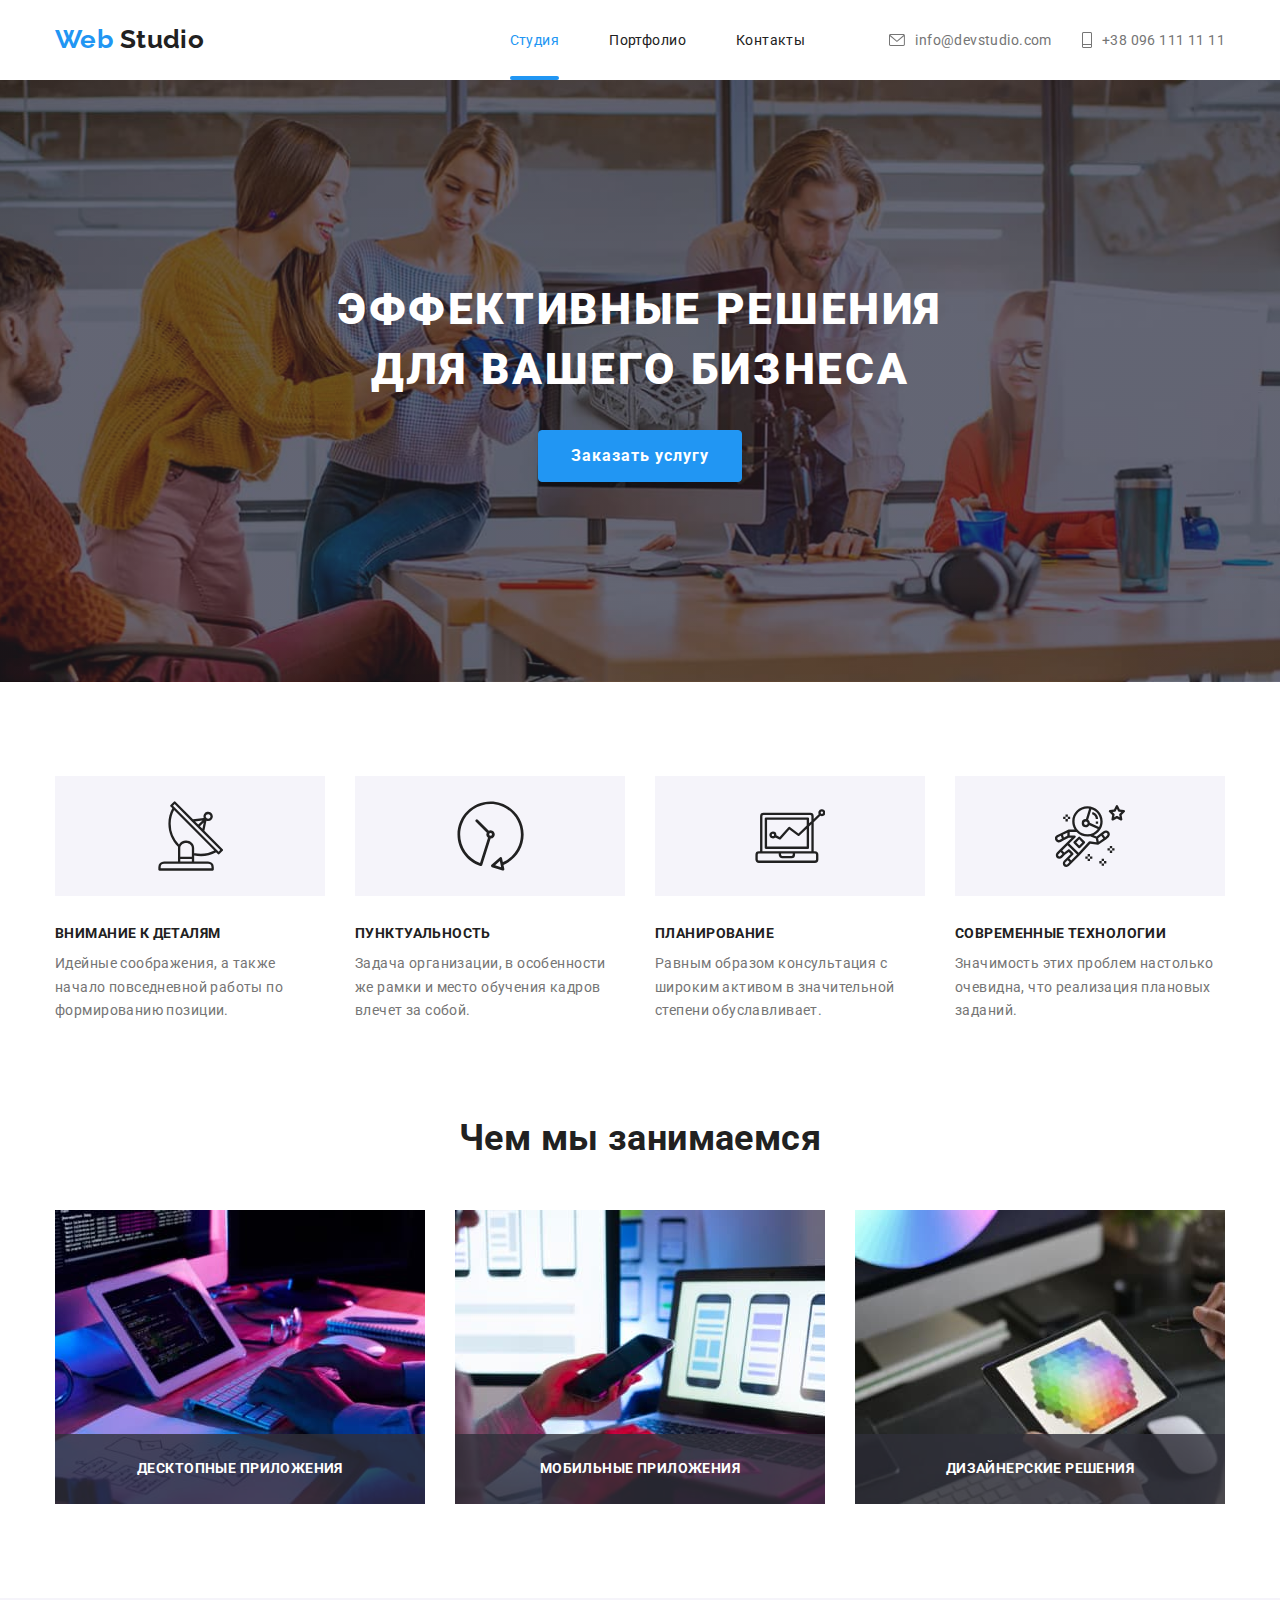
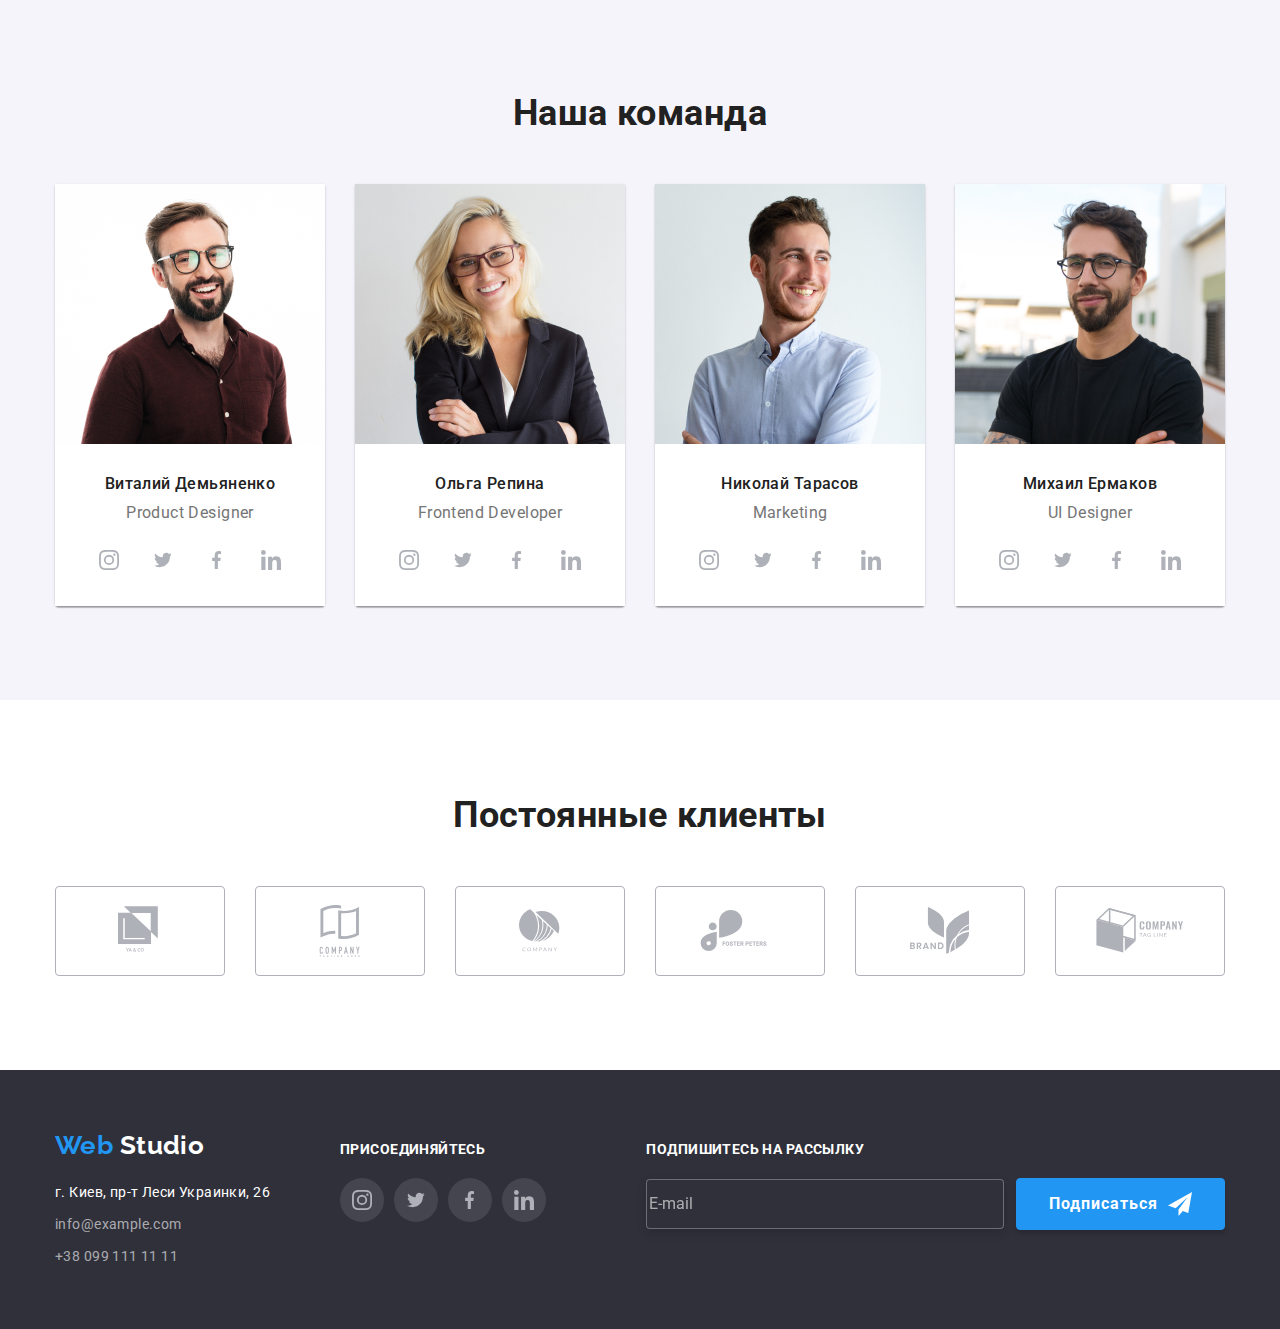
==== commit e31eea87: "ytp bpv" ====
--- a/index.html
+++ b/index.html
@@ -495,8 +495,73 @@
         </div>
     </footer>
 
+    <!-- hero form -->
+    <div class="hero-backdrop is-hidden" data-modal>
+        <form class="form">
+            <button class="form-btn" type="button" data-modal-close>
+                <svg class="form-btn__img" width="11" height="11">
+                    <use href="./images/sprite-1.svg#icon-close"></use>
+                </svg>
+            </button>
+            <b class="form__appeal">Оставьте свои данные, мы вам перезвоним</b>
+
+            <label class="form-field">
+                <span class="form__label">Имя</span>
+                <span class="form__input-area">
+                    <input class="form__input" type="text" name="name" placeholder=" " />
+                    <svg class="form__img" width="18" height="18">
+                        <use href="./images/sprite-1.svg#icon-person-modal"></use>
+                    </svg>
+                    <span class="form__cover"></span>
+                </span>
+            </label>
+
+            <label class="form-field">
+                <span class="form__label">Телефон</span>
+                <span class="form__input-area">
+                    <input class="form__input" type="tel" name="tel" placeholder=" " />
+                    <svg class="form__img" width="18" height="18">
+                        <use href="./images/sprite-1.svg#icon-phone-modal"></use>
+                    </svg>
+                </span>
+            </label>
+
+            <label class="form-field">
+                <span class="form__label">Почта</span>
+                <span class="form__input-area">
+                    <input class="form__input" type="email" name="email" placeholder=" " />
+                    <svg class="form__img" width="18" height="18">
+                        <use href="./images/sprite-1.svg#icon-email-modal"></use>
+                    </svg>
+                </span>
+            </label>
+
+            <label class="form-field">
+                <span class="form__label">Комментарий</span>
+                <textarea class="form__input form__comment" name="email" placeholder="Введите текст"></textarea>
+            </label>
+
+            <div class="form-checkbox">
+                <input type="checkbox" class="form-checkbox__input" id="hero-form-checkbox" name="contract"
+                    value="accept" />
+                <label class="form-checkbox__label" for="hero-form-checkbox">
+                    Соглашаюсь с расcылкой и принимаю
+                    <span>
+                        <a href="" class="form-checkbox__link"> Условия договора</a>
+                    </span>
+                </label>
+            </div>
+
+            <div class="form__btn-wrapper">
+                <button class="button-primary button-primary__form" type="button">
+                    Отправить
+                </button>
+            </div>
+        </form>
+    </div>
+
     <script src="./js/menu.js"></script>
-    <!-- <script src="./js/modal.js"></script> -->
+    <script src="./js/modal.js"></script>
 </body>
 
 </html>--- a/css/main.min.css
+++ b/css/main.min.css
@@ -1 +1 @@
-.address__list,.clients__list,.social-networks,.team__list,.directions__list,.feature__list,.contact-nav__list,.site-nav__list{list-style:none}.address__tel,.contact-nav__link,.site-nav__link{text-decoration:none;cursor:pointer;-webkit-transition:background-color 250ms cubic-bezier(0.4, 0, 0.2, 1),color 250ms cubic-bezier(0.4, 0, 0.2, 1);transition:background-color 250ms cubic-bezier(0.4, 0, 0.2, 1),color 250ms cubic-bezier(0.4, 0, 0.2, 1)}.address__tel:hover,.contact-nav__link:hover,.site-nav__link:hover,.address__tel:focus,.contact-nav__link:focus,.site-nav__link:focus{color:#2196f3}.button-secondary,.button-primary{display:-webkit-inline-box;display:-ms-inline-flexbox;display:inline-flex;-webkit-box-align:center;-ms-flex-align:center;align-items:center;-webkit-box-pack:center;-ms-flex-pack:center;justify-content:center;border:1px solid rgba(0,0,0,0);border-radius:4px;font-family:inherit;font-size:16px;cursor:pointer}.clients__btn,.social-networks__btn,.team__info,.feature__blank,.contact-nav__link,.contact-nav__list{display:-webkit-box;display:-ms-flexbox;display:flex;-webkit-box-align:center;-ms-flex-align:center;align-items:center;-webkit-box-pack:center;-ms-flex-pack:center;justify-content:center}.form-footer__wrapper,.form-footer,.footer-join,.address,.footer__contacts{display:-webkit-box;display:-ms-flexbox;display:flex;-webkit-box-orient:vertical;-webkit-box-direction:normal;-ms-flex-direction:column;flex-direction:column}body{font-family:"Roboto",sans-serif;color:#757575;background-color:#fff;letter-spacing:.03em;font-size:14px}h1,h2,h3,h4,h5,h6,p{margin:0}ul,ol{margin:0;padding:0}img{display:block;max-width:100%;height:auto}textarea{resize:none}address{font-style:normal}.visually-hidden{position:absolute;width:1px;height:1px;margin:-1px;border:0;padding:0;clip:rect(0 0 0 0);overflow:hidden}.section{padding-top:60px;padding-bottom:60px}.section.team{background-color:#f5f4fa}@media screen and (max-width: 479px){.section{width:100%}}@media screen and (min-width: 1200px){.section{padding-top:94px;padding-bottom:94px}}.section__no-padding{padding-top:0px}.container{padding-left:15px;padding-right:15px;margin-left:auto;margin-right:auto;outline:2px solid tomato}@media screen and (max-width: 479px){.container{width:100%}}@media screen and (min-width: 480px){.container{width:480px}}@media screen and (min-width: 768px){.container{width:768px}}@media screen and (min-width: 1200px){.container{width:1200px}}.section__title{margin-bottom:30px;font-weight:700;font-size:28px;line-height:1.17;text-align:center;color:#212121}@media screen and (min-width: 1200px){.section__title{margin-bottom:50px;font-size:36px}}.hero__title{margin-bottom:30px;font-weight:900;font-size:26px;line-height:1.62;letter-spacing:.06em;text-transform:uppercase;color:#fff}@media screen and (min-width: 1200px){.hero__title{font-size:44px;line-height:1.36}}.header{position:relative}.header.bottom-line{border-bottom:1px solid #ececec}.header-nav{display:-webkit-box;display:-ms-flexbox;display:flex;-webkit-box-pack:justify;-ms-flex-pack:justify;justify-content:space-between;-webkit-box-align:center;-ms-flex-align:center;align-items:center;min-height:60px}.menu-button{display:-webkit-inline-box;display:-ms-inline-flexbox;display:inline-flex;margin:0;padding:0;border:none;background-color:rgba(0,0,0,0);-webkit-transition:fill 250ms cubic-bezier(0.4, 0, 0.2, 1);transition:fill 250ms cubic-bezier(0.4, 0, 0.2, 1)}@media screen and (min-width: 768px){.menu-button{display:none}}.menu-button:hover,.menu-button:focus{fill:#2196f3}.menu-button .icon-cross{display:none}.menu-button.is-open .icon-cross{display:block}.menu-button.is-open .icon-menu{display:none}.menu-container{background-color:#fff}@media screen and (max-width: 767px){.menu-container{display:none;position:absolute;top:60px;left:0;width:100%;padding-top:60px;padding-bottom:60px}.menu-container.is-open{display:-webkit-box;display:-ms-flexbox;display:flex;-webkit-box-orient:vertical;-webkit-box-direction:normal;-ms-flex-direction:column;flex-direction:column;border-top:1px solid #ececec;-webkit-box-shadow:0px 1px 3px rgba(0,0,0,.12),0px 1px 1px rgba(0,0,0,.14),0px 2px 1px rgba(0,0,0,.2);box-shadow:0px 1px 3px rgba(0,0,0,.12),0px 1px 1px rgba(0,0,0,.14),0px 2px 1px rgba(0,0,0,.2)}}@media screen and (min-width: 768px){.menu-container{display:-webkit-box;display:-ms-flexbox;display:flex;-webkit-box-align:center;-ms-flex-align:center;align-items:center;padding:0}}.site-nav__list{display:-webkit-box;display:-ms-flexbox;display:flex}@media screen and (max-width: 767px){.site-nav__list{-webkit-box-orient:vertical;-webkit-box-direction:normal;-ms-flex-direction:column;flex-direction:column;-webkit-box-align:center;-ms-flex-align:center;align-items:center;margin-bottom:52px}}@media screen and (min-width: 768px){.site-nav__list{margin-right:84px}}@media screen and (min-width: 1200){.site-nav__list{margin-right:305px}}@media screen and (max-width: 767px){.site-nav__item:not(:last-child){margin-bottom:24px}}@media screen and (min-width: 768px){.site-nav__item:not(:last-child){margin-right:50px}}.site-nav__link{position:relative;display:block;padding-top:8px;padding-bottom:8px;font-size:18px;color:#212121}@media screen and (min-width: 768px){.site-nav__link{padding-top:32px;padding-bottom:32px;font-size:14px}}.site-nav__link--current{color:#2196f3}.site-nav__link--current::after{content:"";display:block;height:4px;border-radius:2px;background-color:#2196f3;position:absolute;left:0;bottom:-4px;width:100%}@media screen and (min-width: 768px){.site-nav__link--current::after{bottom:0}}.contact-nav__list{-webkit-box-orient:vertical;-webkit-box-direction:normal;-ms-flex-direction:column;flex-direction:column}@media screen and (min-width: 768px){.contact-nav__list{-webkit-box-align:start;-ms-flex-align:start;align-items:flex-start}}@media screen and (min-width: 1200px){.contact-nav__list{-webkit-box-orient:horizontal;-webkit-box-direction:normal;-ms-flex-direction:row;flex-direction:row}}@media screen and (min-width: 1200px){.contact-nav__item:not(:last-child){margin-right:30px}}.contact-nav__link{padding-top:8px;padding-bottom:8px;font-size:18px;color:inherit}@media screen and (min-width: 768px){.contact-nav__link{font-size:12px}}@media screen and (min-width: 1200px){.contact-nav__link{font-size:14px;padding-top:32px;padding-bottom:32px}}.contact-nav__img{margin-right:10px;fill:currentColor}.logo{font-family:Raleway,sans-serif;font-weight:700;font-size:24px;line-height:1.17;text-decoration:none;color:#2196f3}@media screen and (min-width: 768px){.logo{padding-top:24px;padding-bottom:24px}}@media screen and (min-width: 1200px){.logo{font-size:26px;line-height:1.2}}.logo--black{color:#212121}.logo--white{color:#fff}.hero{outline:2px solid tomato;padding-top:118px;padding-bottom:118px;text-align:center}@media screen and (max-width: 480px){.hero{width:100%}}@media screen and (min-width: 1200px){.hero{padding-top:200px;padding-bottom:200px}}.hero-overlay{height:auto;margin:0 auto;background-image:-webkit-gradient(linear, left top, left bottom, from(rgba(47, 48, 58, 0.4)), to(rgba(47, 48, 58, 0.4))),url("../images/hero/hero-mobile@1x.jpg");background-image:linear-gradient(rgba(47, 48, 58, 0.4), rgba(47, 48, 58, 0.4)),url("../images/hero/hero-mobile@1x.jpg");background-repeat:no-repeat;background-size:cover;background-position:center}@media(-webkit-min-device-pixel-ratio: 2), (min-resolution: 2dppx){.hero-overlay{background-image:-webkit-gradient(linear, left top, left bottom, from(rgba(47, 48, 58, 0.4)), to(rgba(47, 48, 58, 0.4))),url("../images/hero/hero-mobile@2x.jpg");background-image:linear-gradient(rgba(47, 48, 58, 0.4), rgba(47, 48, 58, 0.4)),url("../images/hero/hero-mobile@2x.jpg")}}@media screen and (min-width: 480px){.hero-overlay{max-width:767px;background-image:-webkit-gradient(linear, left top, left bottom, from(rgba(47, 48, 58, 0.4)), to(rgba(47, 48, 58, 0.4))),url("../images/hero/hero-tablet@1x.jpg");background-image:linear-gradient(rgba(47, 48, 58, 0.4), rgba(47, 48, 58, 0.4)),url("../images/hero/hero-tablet@1x.jpg")}}@media screen and (min-width: 480px)and (-webkit-min-device-pixel-ratio: 2), screen and (min-width: 480px)and (min-resolution: 2dppx){.hero-overlay{background-image:-webkit-gradient(linear, left top, left bottom, from(rgba(47, 48, 58, 0.4)), to(rgba(47, 48, 58, 0.4))),url("../images/hero/hero-tablet@2x.jpg");background-image:linear-gradient(rgba(47, 48, 58, 0.4), rgba(47, 48, 58, 0.4)),url("../images/hero/hero-tablet@2x.jpg")}}@media screen and (min-width: 768px){.hero-overlay{max-width:1600px;background-image:-webkit-gradient(linear, left top, left bottom, from(rgba(47, 48, 58, 0.4)), to(rgba(47, 48, 58, 0.4))),url("../images/hero/hero-desctop@1x.jpg");background-image:linear-gradient(rgba(47, 48, 58, 0.4), rgba(47, 48, 58, 0.4)),url("../images/hero/hero-desctop@1x.jpg")}}@media screen and (min-width: 768px)and (-webkit-min-device-pixel-ratio: 2), screen and (min-width: 768px)and (min-resolution: 2dppx){.hero-overlay{background-image:-webkit-gradient(linear, left top, left bottom, from(rgba(47, 48, 58, 0.4)), to(rgba(47, 48, 58, 0.4))),url("../images/hero/hero-desctop@2x.jpg");background-image:linear-gradient(rgba(47, 48, 58, 0.4), rgba(47, 48, 58, 0.4)),url("../images/hero/hero-desctop@2x.jpg")}}.button-primary{padding:10px 32px;border:1px solid #2196f3;-webkit-box-shadow:0px 4px 4px rgba(0,0,0,.15);box-shadow:0px 4px 4px rgba(0,0,0,.15);font-weight:700;line-height:1.87;letter-spacing:.06em;color:#fff;background-color:#2196f3}.button-primary__form{line-height:1.87;padding:10px 55px}.button-secondary{border-radius:4px;padding:6px 22px;border:1px solid #f5f4fa;font-weight:500;line-height:1.62;color:#212121;background-color:#f5f4fa;cursor:pointer;-webkit-transition:background-color 250ms cubic-bezier(0.4, 0, 0.2, 1),color 250ms cubic-bezier(0.4, 0, 0.2, 1);transition:background-color 250ms cubic-bezier(0.4, 0, 0.2, 1),color 250ms cubic-bezier(0.4, 0, 0.2, 1)}.button-secondary:hover,.button-secondary:focus{color:#fff;background-color:#2196f3;-webkit-box-shadow:0px 3px 1px rgba(0,0,0,.1),0px 1px 2px rgba(0,0,0,.08),0px 2px 2px rgba(0,0,0,.12);box-shadow:0px 3px 1px rgba(0,0,0,.1),0px 1px 2px rgba(0,0,0,.08),0px 2px 2px rgba(0,0,0,.12)}@media screen and (min-width: 768px){.feature__list{display:-webkit-box;display:-ms-flexbox;display:flex;-ms-flex-wrap:wrap;flex-wrap:wrap;margin-left:-15px;margin-right:-15px}}@media screen and (max-width: 767px){.feature__item:not(:last-child){margin-bottom:30px}}@media screen and (min-width: 768px)and (max-width: 1199px){.feature__item{width:calc((100% - 60px)/2);margin:15px}.feature__item:nth-last-child(-n+2){margin-bottom:0}.feature__item:nth-child(-n+2){margin-top:0}}@media screen and (min-width: 1200px){.feature__item{width:calc((100% - 120px)/4);margin:15px;margin-bottom:0;margin-top:0}}.feature__blank{margin-bottom:30px;width:100%;height:120px;background-color:#f5f4fa}.feature__img{fill:#212121}.feature__title{margin-bottom:10px;font-weight:700;font-size:inherit;line-height:1.14;letter-spacing:.03em;text-transform:uppercase;color:#212121}.feature__text{font-weight:400;line-height:1.71}@media screen and (max-width: 1200px){.directions{display:none}}.directions__list{display:-webkit-box;display:-ms-flexbox;display:flex}.directions__item{position:relative;-ms-flex-preferred-size:calc((100% - 60px)/3);flex-basis:calc((100% - 60px)/3)}.directions__item:not(:last-child){margin-right:30px}.directions__info{position:absolute;bottom:0;right:0;padding:27px 32px;width:100%;background-color:rgba(47,48,58,.8)}.directions__text{font-weight:700;font-size:14px;line-height:1.14;text-align:center;text-transform:uppercase;color:#fff}@media screen and (min-width: 768px){.team__list{display:-webkit-box;display:-ms-flexbox;display:flex;-ms-flex-wrap:wrap;flex-wrap:wrap;margin-left:-15px;margin-right:-15px}}.team__item{display:block;text-align:center;width:100%;-webkit-box-shadow:0px 1px 3px rgba(0,0,0,.12),0px 1px 1px rgba(0,0,0,.14),0px 2px 1px rgba(0,0,0,.2);box-shadow:0px 1px 3px rgba(0,0,0,.12),0px 1px 1px rgba(0,0,0,.14),0px 2px 1px rgba(0,0,0,.2);border-radius:0px 0px 4px 4px}@media screen and (max-width: 767px){.team__item:not(:last-child){margin-bottom:30px}}@media screen and (min-width: 468px){.team__item{width:450px}}@media screen and (min-width: 768px){.team__item{-ms-flex-preferred-size:calc((100% - 60px)/2);flex-basis:calc((100% - 60px)/2);margin:15px}.team__item:nth-child(-n+2){margin-top:0}.team__item:nth-child(n+3){margin-bottom:0}}@media screen and (min-width: 1200px){.team__item{-ms-flex-preferred-size:calc((100% - 120px)/4);flex-basis:calc((100% - 120px)/4);margin-top:0;margin-bottom:0}}.team__info{-webkit-box-orient:vertical;-webkit-box-direction:normal;-ms-flex-direction:column;flex-direction:column;padding:30px 30px 24px 30px;background-color:#fff}.team__title{font-weight:500;font-size:16px;line-height:1.19;margin-bottom:10px;color:#212121}.team__text{font-weight:400;font-size:16px;line-height:1.19;margin-bottom:16px}.social-networks{display:-webkit-box;display:-ms-flexbox;display:flex}.social-networks__item:not(:last-child){margin-right:10px}.social-networks__btn{width:44px;height:44px;border-radius:50%;color:#afb1b8;-webkit-transition:background-color 250ms cubic-bezier(0.4, 0, 0.2, 1),color 250ms cubic-bezier(0.4, 0, 0.2, 1);transition:background-color 250ms cubic-bezier(0.4, 0, 0.2, 1),color 250ms cubic-bezier(0.4, 0, 0.2, 1)}.social-networks__btn:hover,.social-networks__btn:focus{color:#fff;background-color:#2196f3}.social-networks__img{fill:currentColor}.clients__list{display:-webkit-box;display:-ms-flexbox;display:flex;-ms-flex-wrap:wrap;flex-wrap:wrap;margin-left:-15px;margin-right:-15px}@media screen and (max-width: 767px){.clients__item{-ms-flex-preferred-size:calc((100% - 60px)/2);flex-basis:calc((100% - 60px)/2);margin:15px}.clients__item:nth-last-child(-n+2){margin-bottom:0}.clients__item:nth-child(-n+2){margin-top:0}}@media screen and (min-width: 768px){.clients__item{-ms-flex-preferred-size:calc((100% - 90px)/3);flex-basis:calc((100% - 90px)/3);margin:15px}.clients__item:nth-last-child(-n+3){margin-bottom:0}.clients__item:nth-child(-n+3){margin-top:0}}@media screen and (min-width: 1200px){.clients__item{-ms-flex-preferred-size:calc((100% - 180px)/6);flex-basis:calc((100% - 180px)/6);margin:0;margin-left:15px;margin-right:15px}}.clients__btn{display:-webkit-box;display:-ms-flexbox;display:flex;border:1px solid #afb1b8;border-radius:4px;height:90px;color:#afb1b8;-webkit-transition:color 250ms cubic-bezier(0.4, 0, 0.2, 1),border 250ms cubic-bezier(0.4, 0, 0.2, 1);transition:color 250ms cubic-bezier(0.4, 0, 0.2, 1),border 250ms cubic-bezier(0.4, 0, 0.2, 1)}.clients__btn:hover,.clients__btn:focus{border:1px solid #2196f3;color:#2196f3}.clients__img{fill:currentColor}.footer{padding-top:60px;padding-bottom:60px;background-color:#2f303a}@media screen and (min-width: 1200px){.footer__container{display:-webkit-box;display:-ms-flexbox;display:flex;-webkit-box-align:baseline;-ms-flex-align:baseline;align-items:baseline;-webkit-box-pack:justify;-ms-flex-pack:justify;justify-content:space-between}}@media screen and (min-width: 768px){.footer-wrapper{display:-webkit-box;display:-ms-flexbox;display:flex;-webkit-box-pack:center;-ms-flex-pack:center;justify-content:center;-webkit-box-align:baseline;-ms-flex-align:baseline;align-items:baseline}}.footer__contacts{-webkit-box-align:center;-ms-flex-align:center;align-items:center;margin-bottom:60px}@media screen and (min-width: 768px){.footer__contacts{margin-right:165px}}@media screen and (min-width: 1200px){.footer__contacts{margin-right:70px;margin-bottom:0;-webkit-box-align:start;-ms-flex-align:start;align-items:flex-start}}.footer__logo{display:block;padding:0;margin:0;margin-bottom:20px}.address{-webkit-box-align:center;-ms-flex-align:center;align-items:center}@media screen and (min-width: 1200px){.address{-webkit-box-align:start;-ms-flex-align:start;align-items:flex-start}}.address__text{font-weight:400;font-size:14px;line-height:1.71;color:#fff;margin-bottom:8px}.address__item:not(:last-child){margin-bottom:8px}.address__tel{font-weight:400;font-size:14px;line-height:1.71;color:rgba(255,255,255,.6)}.footer-join{margin-bottom:60px}@media screen and (max-width: 1199px){.footer-join{-webkit-box-align:center;-ms-flex-align:center;align-items:center}}@media screen and (min-width: 1200px){.footer-join{margin-bottom:0}}.footer-join__appeal{margin-bottom:20px;font-weight:700;font-size:14px;line-height:1.14;text-transform:uppercase;color:#fff}.footer .social-networks__btn{background-color:rgba(255,255,255,.1)}@media screen and (max-width: 1199px){.form-footer{-webkit-box-align:center;-ms-flex-align:center;align-items:center}}.form-footer__appeal{margin-bottom:20px;font-weight:700;font-size:14px;line-height:1.14;text-transform:uppercase;color:#fff}.form-footer__wrapper{-webkit-box-align:center;-ms-flex-align:center;align-items:center;width:100%}@media screen and (min-width: 1200px){.form-footer__wrapper{-webkit-box-orient:horizontal;-webkit-box-direction:normal;-ms-flex-direction:row;flex-direction:row;-webkit-box-pack:center;-ms-flex-pack:center;justify-content:center;-webkit-box-align:center;-ms-flex-align:center;align-items:center}}.form-footer__field{width:100%;margin-bottom:20px}@media screen and (min-width: 480px){.form-footer__field{max-width:450px}}@media screen and (min-width: 1200px){.form-footer__field{width:358px;margin-bottom:0;margin-right:12px}}.form-footer__input{display:block;width:100%;height:50px;font-weight:400;font-size:16px;line-height:1.25;border:1px solid rgba(255,255,255,.3);-webkit-filter:drop-shadow(0px 4px 4px rgba(0, 0, 0, 0.15));filter:drop-shadow(0px 4px 4px rgba(0, 0, 0, 0.15));border-radius:4px;background-color:#2f303a;color:rgba(255,255,255,.6)}.form-footer__input::-webkit-input-placeholder{font-weight:400;font-size:16px;line-height:1.25;color:rgba(255,255,255,.6)}.form-footer__input::-moz-placeholder{font-weight:400;font-size:16px;line-height:1.25;color:rgba(255,255,255,.6)}.form-footer__input:-ms-input-placeholder{font-weight:400;font-size:16px;line-height:1.25;color:rgba(255,255,255,.6)}.form-footer__input::-ms-input-placeholder{font-weight:400;font-size:16px;line-height:1.25;color:rgba(255,255,255,.6)}.form-footer__input::placeholder{font-weight:400;font-size:16px;line-height:1.25;color:rgba(255,255,255,.6)}.footer-form-button-img{margin-left:10px}/*# sourceMappingURL=main.min.css.map */+.card-list,.buttons-list,.address__list,.clients__list,.social-networks,.team__list,.directions__list,.feature__list,.contact-nav__list,.site-nav__list{list-style:none}.address__tel,.contact-nav__link,.site-nav__link{text-decoration:none;cursor:pointer;-webkit-transition:background-color 250ms cubic-bezier(0.4, 0, 0.2, 1),color 250ms cubic-bezier(0.4, 0, 0.2, 1);transition:background-color 250ms cubic-bezier(0.4, 0, 0.2, 1),color 250ms cubic-bezier(0.4, 0, 0.2, 1)}.address__tel:hover,.contact-nav__link:hover,.site-nav__link:hover,.address__tel:focus,.contact-nav__link:focus,.site-nav__link:focus{color:#2196f3}.button-secondary,.button-primary{display:-webkit-inline-box;display:-ms-inline-flexbox;display:inline-flex;-webkit-box-align:center;-ms-flex-align:center;align-items:center;-webkit-box-pack:center;-ms-flex-pack:center;justify-content:center;border:1px solid rgba(0,0,0,0);border-radius:4px;font-family:inherit;font-size:16px;cursor:pointer}.form__btn-wrapper,.clients__btn,.social-networks__btn,.team__info,.feature__blank,.contact-nav__link,.contact-nav__list{display:-webkit-box;display:-ms-flexbox;display:flex;-webkit-box-align:center;-ms-flex-align:center;align-items:center;-webkit-box-pack:center;-ms-flex-pack:center;justify-content:center}.form-footer__wrapper,.form-footer,.footer-join,.address,.footer__contacts{display:-webkit-box;display:-ms-flexbox;display:flex;-webkit-box-orient:vertical;-webkit-box-direction:normal;-ms-flex-direction:column;flex-direction:column}body{font-family:"Roboto",sans-serif;color:#757575;background-color:#fff;letter-spacing:.03em;font-size:14px}h1,h2,h3,h4,h5,h6,p{margin:0}ul,ol{margin:0;padding:0}img{display:block;max-width:100%;height:auto}textarea{resize:none}address{font-style:normal}.visually-hidden{position:absolute;width:1px;height:1px;margin:-1px;border:0;padding:0;clip:rect(0 0 0 0);overflow:hidden}.section{padding-top:60px;padding-bottom:60px}.section.team{background-color:#f5f4fa}@media screen and (max-width: 479px){.section{width:100%}}@media screen and (min-width: 1200px){.section{padding-top:94px;padding-bottom:94px}}.section__no-padding{padding-top:0px}.container{padding-left:15px;padding-right:15px;margin-left:auto;margin-right:auto}@media screen and (max-width: 479px){.container{width:100%}}@media screen and (min-width: 480px){.container{width:480px}}@media screen and (min-width: 768px){.container{width:768px}}@media screen and (min-width: 1200px){.container{width:1200px}}.section__title{margin-bottom:30px;font-weight:700;font-size:28px;line-height:1.17;text-align:center;color:#212121}@media screen and (min-width: 1200px){.section__title{margin-bottom:50px;font-size:36px}}.hero__title{margin-bottom:30px;font-weight:900;font-size:26px;line-height:1.62;letter-spacing:.06em;text-transform:uppercase;color:#fff}@media screen and (min-width: 1200px){.hero__title{font-size:44px;line-height:1.36}}.header{position:relative}.header.bottom-line{border-bottom:1px solid #ececec}.header-nav{display:-webkit-box;display:-ms-flexbox;display:flex;-webkit-box-pack:justify;-ms-flex-pack:justify;justify-content:space-between;-webkit-box-align:center;-ms-flex-align:center;align-items:center;min-height:60px}.menu-button{display:-webkit-inline-box;display:-ms-inline-flexbox;display:inline-flex;margin:0;padding:0;border:none;background-color:rgba(0,0,0,0);-webkit-transition:fill 250ms cubic-bezier(0.4, 0, 0.2, 1);transition:fill 250ms cubic-bezier(0.4, 0, 0.2, 1)}@media screen and (min-width: 768px){.menu-button{display:none}}.menu-button:hover,.menu-button:focus{fill:#2196f3}.menu-button .icon-cross{display:none}.menu-button.is-open .icon-cross{display:block}.menu-button.is-open .icon-menu{display:none}.menu-container{background-color:#fff}@media screen and (max-width: 767px){.menu-container{position:absolute;top:60px;left:0;width:100%;z-index:-1;padding-top:60px;padding-bottom:60px;opacity:0;-webkit-transition:opacity 250ms cubic-bezier(0.4, 0, 0.2, 1);transition:opacity 250ms cubic-bezier(0.4, 0, 0.2, 1)}.menu-container.is-open{-webkit-box-orient:vertical;-webkit-box-direction:normal;-ms-flex-direction:column;flex-direction:column;border-top:1px solid #ececec;-webkit-box-shadow:0px 1px 3px rgba(0,0,0,.12),0px 1px 1px rgba(0,0,0,.14),0px 2px 1px rgba(0,0,0,.2);box-shadow:0px 1px 3px rgba(0,0,0,.12),0px 1px 1px rgba(0,0,0,.14),0px 2px 1px rgba(0,0,0,.2);opacity:1;z-index:1}}@media screen and (min-width: 768px){.menu-container{display:-webkit-box;display:-ms-flexbox;display:flex;-webkit-box-align:center;-ms-flex-align:center;align-items:center;padding:0}}.site-nav__list{display:-webkit-box;display:-ms-flexbox;display:flex}@media screen and (max-width: 767px){.site-nav__list{-webkit-box-orient:vertical;-webkit-box-direction:normal;-ms-flex-direction:column;flex-direction:column;-webkit-box-align:center;-ms-flex-align:center;align-items:center;margin-bottom:52px}}@media screen and (min-width: 768px){.site-nav__list{margin-right:84px}}@media screen and (min-width: 1200){.site-nav__list{margin-right:305px}}@media screen and (max-width: 767px){.site-nav__item:not(:last-child){margin-bottom:24px}}@media screen and (min-width: 768px){.site-nav__item:not(:last-child){margin-right:50px}}.site-nav__link{position:relative;display:block;padding-top:8px;padding-bottom:8px;font-size:18px;color:#212121}@media screen and (min-width: 768px){.site-nav__link{padding-top:32px;padding-bottom:32px;font-size:14px}}.site-nav__link--current{color:#2196f3}.site-nav__link--current::after{content:"";display:block;height:4px;border-radius:2px;background-color:#2196f3;position:absolute;left:0;bottom:-4px;width:100%}@media screen and (min-width: 768px){.site-nav__link--current::after{bottom:0}}.contact-nav__list{-webkit-box-orient:vertical;-webkit-box-direction:normal;-ms-flex-direction:column;flex-direction:column}@media screen and (min-width: 768px){.contact-nav__list{-webkit-box-align:start;-ms-flex-align:start;align-items:flex-start}}@media screen and (min-width: 1200px){.contact-nav__list{-webkit-box-orient:horizontal;-webkit-box-direction:normal;-ms-flex-direction:row;flex-direction:row}}@media screen and (min-width: 1200px){.contact-nav__item:not(:last-child){margin-right:30px}}.contact-nav__link{padding-top:8px;padding-bottom:8px;font-size:18px;color:inherit}@media screen and (min-width: 768px){.contact-nav__link{font-size:12px}}@media screen and (min-width: 1200px){.contact-nav__link{font-size:14px;padding-top:32px;padding-bottom:32px}}.contact-nav__img{margin-right:10px;fill:currentColor}.logo{font-family:Raleway,sans-serif;font-weight:700;font-size:24px;line-height:1.17;text-decoration:none;color:#2196f3}@media screen and (min-width: 768px){.logo{padding-top:24px;padding-bottom:24px}}@media screen and (min-width: 1200px){.logo{font-size:26px;line-height:1.2}}.logo--black{color:#212121}.logo--white{color:#fff}.hero{padding-top:118px;padding-bottom:118px;text-align:center}@media screen and (max-width: 480px){.hero{width:100%}}@media screen and (min-width: 1200px){.hero{padding-top:200px;padding-bottom:200px}}.hero-overlay{height:auto;margin:0 auto;background-image:-webkit-gradient(linear, left top, left bottom, from(rgba(47, 48, 58, 0.4)), to(rgba(47, 48, 58, 0.4))),url("../images/hero/hero-mobile@1x.jpg");background-image:linear-gradient(rgba(47, 48, 58, 0.4), rgba(47, 48, 58, 0.4)),url("../images/hero/hero-mobile@1x.jpg");background-repeat:no-repeat;background-size:cover;background-position:center}@media(-webkit-min-device-pixel-ratio: 2), (min-resolution: 2dppx){.hero-overlay{background-image:-webkit-gradient(linear, left top, left bottom, from(rgba(47, 48, 58, 0.4)), to(rgba(47, 48, 58, 0.4))),url("../images/hero/hero-mobile@2x.jpg");background-image:linear-gradient(rgba(47, 48, 58, 0.4), rgba(47, 48, 58, 0.4)),url("../images/hero/hero-mobile@2x.jpg")}}@media screen and (min-width: 480px){.hero-overlay{max-width:767px;background-image:-webkit-gradient(linear, left top, left bottom, from(rgba(47, 48, 58, 0.4)), to(rgba(47, 48, 58, 0.4))),url("../images/hero/hero-tablet@1x.jpg");background-image:linear-gradient(rgba(47, 48, 58, 0.4), rgba(47, 48, 58, 0.4)),url("../images/hero/hero-tablet@1x.jpg")}}@media screen and (min-width: 480px)and (-webkit-min-device-pixel-ratio: 2), screen and (min-width: 480px)and (min-resolution: 2dppx){.hero-overlay{background-image:-webkit-gradient(linear, left top, left bottom, from(rgba(47, 48, 58, 0.4)), to(rgba(47, 48, 58, 0.4))),url("../images/hero/hero-tablet@2x.jpg");background-image:linear-gradient(rgba(47, 48, 58, 0.4), rgba(47, 48, 58, 0.4)),url("../images/hero/hero-tablet@2x.jpg")}}@media screen and (min-width: 768px){.hero-overlay{max-width:1600px;background-image:-webkit-gradient(linear, left top, left bottom, from(rgba(47, 48, 58, 0.4)), to(rgba(47, 48, 58, 0.4))),url("../images/hero/hero-desctop@1x.jpg");background-image:linear-gradient(rgba(47, 48, 58, 0.4), rgba(47, 48, 58, 0.4)),url("../images/hero/hero-desctop@1x.jpg")}}@media screen and (min-width: 768px)and (-webkit-min-device-pixel-ratio: 2), screen and (min-width: 768px)and (min-resolution: 2dppx){.hero-overlay{background-image:-webkit-gradient(linear, left top, left bottom, from(rgba(47, 48, 58, 0.4)), to(rgba(47, 48, 58, 0.4))),url("../images/hero/hero-desctop@2x.jpg");background-image:linear-gradient(rgba(47, 48, 58, 0.4), rgba(47, 48, 58, 0.4)),url("../images/hero/hero-desctop@2x.jpg")}}.button-primary{padding:10px 32px;border:1px solid #2196f3;-webkit-box-shadow:0px 4px 4px rgba(0,0,0,.15);box-shadow:0px 4px 4px rgba(0,0,0,.15);font-weight:700;line-height:1.87;letter-spacing:.06em;color:#fff;background-color:#2196f3}.button-primary__form{line-height:1.87;padding:10px 55px}.button-secondary{border-radius:4px;padding:6px 22px;border:1px solid #f5f4fa;font-weight:500;line-height:1.62;color:#212121;background-color:#f5f4fa;cursor:pointer;-webkit-transition:background-color 250ms cubic-bezier(0.4, 0, 0.2, 1),color 250ms cubic-bezier(0.4, 0, 0.2, 1);transition:background-color 250ms cubic-bezier(0.4, 0, 0.2, 1),color 250ms cubic-bezier(0.4, 0, 0.2, 1)}.button-secondary:hover,.button-secondary:focus{color:#fff;background-color:#2196f3;-webkit-box-shadow:0px 3px 1px rgba(0,0,0,.1),0px 1px 2px rgba(0,0,0,.08),0px 2px 2px rgba(0,0,0,.12);box-shadow:0px 3px 1px rgba(0,0,0,.1),0px 1px 2px rgba(0,0,0,.08),0px 2px 2px rgba(0,0,0,.12)}@media screen and (min-width: 768px){.feature__list{display:-webkit-box;display:-ms-flexbox;display:flex;-ms-flex-wrap:wrap;flex-wrap:wrap;margin-left:-15px;margin-right:-15px}}@media screen and (max-width: 767px){.feature__item:not(:last-child){margin-bottom:30px}}@media screen and (min-width: 768px)and (max-width: 1199px){.feature__item{width:calc((100% - 60px)/2);margin:15px}.feature__item:nth-last-child(-n+2){margin-bottom:0}.feature__item:nth-child(-n+2){margin-top:0}}@media screen and (min-width: 1200px){.feature__item{width:calc((100% - 120px)/4);margin:15px;margin-bottom:0;margin-top:0}}.feature__blank{margin-bottom:30px;width:100%;height:120px;background-color:#f5f4fa}.feature__img{fill:#212121}.feature__title{margin-bottom:10px;font-weight:700;font-size:inherit;line-height:1.14;letter-spacing:.03em;text-transform:uppercase;color:#212121}.feature__text{font-weight:400;line-height:1.71}@media screen and (max-width: 1200px){.directions{display:none}}.directions__list{display:-webkit-box;display:-ms-flexbox;display:flex}.directions__item{position:relative;-ms-flex-preferred-size:calc((100% - 60px)/3);flex-basis:calc((100% - 60px)/3)}.directions__item:not(:last-child){margin-right:30px}.directions__info{position:absolute;bottom:0;right:0;padding:27px 32px;width:100%;background-color:rgba(47,48,58,.8)}.directions__text{font-weight:700;font-size:14px;line-height:1.14;text-align:center;text-transform:uppercase;color:#fff}@media screen and (min-width: 768px){.team__list{display:-webkit-box;display:-ms-flexbox;display:flex;-ms-flex-wrap:wrap;flex-wrap:wrap;margin-left:-15px;margin-right:-15px}}.team__item{display:block;text-align:center;width:100%;-webkit-box-shadow:0px 1px 3px rgba(0,0,0,.12),0px 1px 1px rgba(0,0,0,.14),0px 2px 1px rgba(0,0,0,.2);box-shadow:0px 1px 3px rgba(0,0,0,.12),0px 1px 1px rgba(0,0,0,.14),0px 2px 1px rgba(0,0,0,.2);border-radius:0px 0px 4px 4px}@media screen and (max-width: 767px){.team__item:not(:last-child){margin-bottom:30px}}@media screen and (min-width: 468px){.team__item{width:450px}}@media screen and (min-width: 768px){.team__item{-ms-flex-preferred-size:calc((100% - 60px)/2);flex-basis:calc((100% - 60px)/2);margin:15px}.team__item:nth-child(-n+2){margin-top:0}.team__item:nth-child(n+3){margin-bottom:0}}@media screen and (min-width: 1200px){.team__item{-ms-flex-preferred-size:calc((100% - 120px)/4);flex-basis:calc((100% - 120px)/4);margin-top:0;margin-bottom:0}}.team__info{-webkit-box-orient:vertical;-webkit-box-direction:normal;-ms-flex-direction:column;flex-direction:column;padding:30px 30px 24px 30px;background-color:#fff}.team__title{font-weight:500;font-size:16px;line-height:1.19;margin-bottom:10px;color:#212121}.team__text{font-weight:400;font-size:16px;line-height:1.19;margin-bottom:16px}.social-networks{display:-webkit-box;display:-ms-flexbox;display:flex}.social-networks__item:not(:last-child){margin-right:10px}.social-networks__btn{width:44px;height:44px;border-radius:50%;color:#afb1b8;-webkit-transition:background-color 250ms cubic-bezier(0.4, 0, 0.2, 1),color 250ms cubic-bezier(0.4, 0, 0.2, 1);transition:background-color 250ms cubic-bezier(0.4, 0, 0.2, 1),color 250ms cubic-bezier(0.4, 0, 0.2, 1)}.social-networks__btn:hover,.social-networks__btn:focus{color:#fff;background-color:#2196f3}.social-networks__img{fill:currentColor}.clients__list{display:-webkit-box;display:-ms-flexbox;display:flex;-ms-flex-wrap:wrap;flex-wrap:wrap;margin-left:-15px;margin-right:-15px}@media screen and (max-width: 767px){.clients__item{-ms-flex-preferred-size:calc((100% - 60px)/2);flex-basis:calc((100% - 60px)/2);margin:15px}.clients__item:nth-last-child(-n+2){margin-bottom:0}.clients__item:nth-child(-n+2){margin-top:0}}@media screen and (min-width: 768px){.clients__item{-ms-flex-preferred-size:calc((100% - 90px)/3);flex-basis:calc((100% - 90px)/3);margin:15px}.clients__item:nth-last-child(-n+3){margin-bottom:0}.clients__item:nth-child(-n+3){margin-top:0}}@media screen and (min-width: 1200px){.clients__item{-ms-flex-preferred-size:calc((100% - 180px)/6);flex-basis:calc((100% - 180px)/6);margin:0;margin-left:15px;margin-right:15px}}.clients__btn{display:-webkit-box;display:-ms-flexbox;display:flex;border:1px solid #afb1b8;border-radius:4px;height:90px;color:#afb1b8;-webkit-transition:color 250ms cubic-bezier(0.4, 0, 0.2, 1),border 250ms cubic-bezier(0.4, 0, 0.2, 1);transition:color 250ms cubic-bezier(0.4, 0, 0.2, 1),border 250ms cubic-bezier(0.4, 0, 0.2, 1)}.clients__btn:hover,.clients__btn:focus{border:1px solid #2196f3;color:#2196f3}.clients__img{fill:currentColor}.footer{padding-top:60px;padding-bottom:60px;background-color:#2f303a}@media screen and (min-width: 1200px){.footer__container{display:-webkit-box;display:-ms-flexbox;display:flex;-webkit-box-align:baseline;-ms-flex-align:baseline;align-items:baseline;-webkit-box-pack:justify;-ms-flex-pack:justify;justify-content:space-between}}@media screen and (min-width: 768px){.footer-wrapper{display:-webkit-box;display:-ms-flexbox;display:flex;-webkit-box-pack:center;-ms-flex-pack:center;justify-content:center;-webkit-box-align:baseline;-ms-flex-align:baseline;align-items:baseline}}.footer__contacts{-webkit-box-align:center;-ms-flex-align:center;align-items:center;margin-bottom:60px}@media screen and (min-width: 768px){.footer__contacts{margin-right:165px}}@media screen and (min-width: 1200px){.footer__contacts{margin-right:70px;margin-bottom:0;-webkit-box-align:start;-ms-flex-align:start;align-items:flex-start}}.footer__logo{display:block;padding:0;margin:0;margin-bottom:20px}.address{-webkit-box-align:center;-ms-flex-align:center;align-items:center}@media screen and (min-width: 1200px){.address{-webkit-box-align:start;-ms-flex-align:start;align-items:flex-start}}.address__text{font-weight:400;font-size:14px;line-height:1.71;color:#fff;margin-bottom:8px}.address__item:not(:last-child){margin-bottom:8px}.address__tel{font-weight:400;font-size:14px;line-height:1.71;color:rgba(255,255,255,.6)}.footer-join{margin-bottom:60px}@media screen and (max-width: 1199px){.footer-join{-webkit-box-align:center;-ms-flex-align:center;align-items:center}}@media screen and (min-width: 1200px){.footer-join{margin-bottom:0}}.footer-join__appeal{margin-bottom:20px;font-weight:700;font-size:14px;line-height:1.14;text-transform:uppercase;color:#fff}.footer .social-networks__btn{background-color:rgba(255,255,255,.1)}@media screen and (max-width: 1199px){.form-footer{-webkit-box-align:center;-ms-flex-align:center;align-items:center}}.form-footer__appeal{margin-bottom:20px;font-weight:700;font-size:14px;line-height:1.14;text-transform:uppercase;color:#fff}.form-footer__wrapper{-webkit-box-align:center;-ms-flex-align:center;align-items:center;width:100%}@media screen and (min-width: 1200px){.form-footer__wrapper{-webkit-box-orient:horizontal;-webkit-box-direction:normal;-ms-flex-direction:row;flex-direction:row;-webkit-box-pack:center;-ms-flex-pack:center;justify-content:center;-webkit-box-align:center;-ms-flex-align:center;align-items:center}}.form-footer__field{width:100%;margin-bottom:20px}@media screen and (min-width: 480px){.form-footer__field{max-width:450px}}@media screen and (min-width: 1200px){.form-footer__field{width:358px;margin-bottom:0;margin-right:12px}}.form-footer__input{display:block;width:100%;height:50px;font-weight:400;font-size:16px;line-height:1.25;border:1px solid rgba(255,255,255,.3);-webkit-filter:drop-shadow(0px 4px 4px rgba(0, 0, 0, 0.15));filter:drop-shadow(0px 4px 4px rgba(0, 0, 0, 0.15));border-radius:4px;background-color:#2f303a;color:rgba(255,255,255,.6)}.form-footer__input::-webkit-input-placeholder{font-weight:400;font-size:16px;line-height:1.25;color:rgba(255,255,255,.6)}.form-footer__input::-moz-placeholder{font-weight:400;font-size:16px;line-height:1.25;color:rgba(255,255,255,.6)}.form-footer__input:-ms-input-placeholder{font-weight:400;font-size:16px;line-height:1.25;color:rgba(255,255,255,.6)}.form-footer__input::-ms-input-placeholder{font-weight:400;font-size:16px;line-height:1.25;color:rgba(255,255,255,.6)}.form-footer__input::placeholder{font-weight:400;font-size:16px;line-height:1.25;color:rgba(255,255,255,.6)}.footer-form-button-img{margin-left:10px}.hero-backdrop{position:absolute;top:0;left:0;width:100%;height:796px;background-color:rgba(0,0,0,.2);z-index:1;opacity:1;-webkit-transition:opacity 250ms cubic-bezier(0.4, 0, 0.2, 1);transition:opacity 250ms cubic-bezier(0.4, 0, 0.2, 1)}.hero-backdrop.is-hidden{opacity:0;pointer-events:none}.hero-backdrop.is-hidden .form{-webkit-transform:translate(-50%, -50%) scale(0.9);transform:translate(-50%, -50%) scale(0.9)}.form{position:absolute;top:50%;left:50%;-webkit-transform:translate(-50%, -50%);transform:translate(-50%, -50%);width:450px;height:609px;padding:40px;border-radius:4px;background-color:#fff;-webkit-box-shadow:0px 1px 3px rgba(0,0,0,.12),0px 1px 1px rgba(0,0,0,.14),0px 2px 1px rgba(0,0,0,.2);box-shadow:0px 1px 3px rgba(0,0,0,.12),0px 1px 1px rgba(0,0,0,.14),0px 2px 1px rgba(0,0,0,.2);-webkit-transform:translate(-50% -50%) scale(1);transform:translate(-50% -50%) scale(1);-webkit-transition:-webkit-transform 250ms cubic-bezier(0.4, 0, 0.2, 1);transition:-webkit-transform 250ms cubic-bezier(0.4, 0, 0.2, 1);transition:transform 250ms cubic-bezier(0.4, 0, 0.2, 1);transition:transform 250ms cubic-bezier(0.4, 0, 0.2, 1), -webkit-transform 250ms cubic-bezier(0.4, 0, 0.2, 1)}@media screen and (max-width: 479px){.form{width:100%}}@media screen and (min-width: 1200px){.form{width:528px}}.form-btn{position:absolute;top:8px;right:8px;display:-webkit-inline-box;display:-ms-inline-flexbox;display:inline-flex;-webkit-box-align:center;-ms-flex-align:center;align-items:center;-webkit-box-pack:center;-ms-flex-pack:center;justify-content:center;width:30px;height:30px;border-radius:50%;cursor:pointer;background-color:rgba(0,0,0,0);border:1px solid rgba(0,0,0,.1)}.form-btn__img{fill:#212121;-webkit-transition:fill 250ms cubic-bezier(0.4, 0, 0.2, 1);transition:fill 250ms cubic-bezier(0.4, 0, 0.2, 1)}.form-btn:hover .form-btn__img,.form-btn:focus .form-btn__img{fill:#2196f3}.form__appeal{display:block;margin-bottom:12px;font-weight:700;font-size:20px;line-height:1.15;color:#212121}.form-field{display:block;margin-bottom:10px}.form-field textarea::-webkit-input-placeholder{color:rgba(117,117,117,.5)}.form-field textarea::-moz-placeholder{color:rgba(117,117,117,.5)}.form-field textarea:-ms-input-placeholder{color:rgba(117,117,117,.5)}.form-field textarea::-ms-input-placeholder{color:rgba(117,117,117,.5)}.form-field textarea::placeholder{color:rgba(117,117,117,.5)}.form__label{display:block;margin-bottom:4px;font-weight:400;font-size:12px;line-height:1.16;letter-spacing:.01em}.form__input{display:block;width:100%;height:40px;padding:12px 42px;border-radius:4px;border:1px solid rgba(33,33,33,.2);-webkit-transition:border-color 250ms cubic-bezier(0.4, 0, 0.2, 1);transition:border-color 250ms cubic-bezier(0.4, 0, 0.2, 1);outline:none}.form__input:hover,.form__input:focus{border-color:#2196f3}.form__input-area{position:relative;display:block}.form__img{position:absolute;top:50%;-webkit-transform:translateY(-50%);transform:translateY(-50%);left:15px;fill:#212121;-webkit-transition:fill 250ms cubic-bezier(0.4, 0, 0.2, 1);transition:fill 250ms cubic-bezier(0.4, 0, 0.2, 1)}.form__input:hover+.form__img,.form__input:focus+.form__img{fill:#2196f3}.form__cover{display:block;position:absolute;top:50%;-webkit-transform:translateY(-50%);transform:translateY(-50%);right:5px;width:25px;height:25px;background-color:#fff;pointer-events:none}.form__comment{display:block;padding:12px 16px;height:120px}.form-checkbox{display:-webkit-inline-box;display:-ms-inline-flexbox;display:inline-flex;cursor:pointer;-webkit-box-align:center;-ms-flex-align:center;align-items:center;margin-bottom:30px}.form-checkbox__input{position:absolute;width:1px;height:1px;margin:-1px;border:0;padding:0;clip:rect(0 0 0 0);overflow:hidden}.form-checkbox__label{font-weight:400;font-size:12px;line-height:1.17;display:-webkit-box;display:-ms-flexbox;display:flex;-webkit-box-align:center;-ms-flex-align:center;align-items:center}@media screen and (max-width: 479px){.form-checkbox__label{display:-webkit-box;display:-ms-flexbox;display:flex;-ms-flex-wrap:wrap;flex-wrap:wrap}}@media screen and (min-width: 1200px){.form-checkbox__label{font-size:14px;line-height:1.17}}.form-checkbox__label::before{content:"";display:-webkit-inline-box;display:-ms-inline-flexbox;display:inline-flex;margin-left:12px;width:16px;height:15px;margin-right:8px;margin-left:0;background-image:url("../images/svg-otpimize/checkbox.svg");-webkit-transition:background-color 250ms cubic-bezier(0.4, 0, 0.2, 1),border-color 250ms cubic-bezier(0.4, 0, 0.2, 1);transition:background-color 250ms cubic-bezier(0.4, 0, 0.2, 1),border-color 250ms cubic-bezier(0.4, 0, 0.2, 1)}@media screen and (min-width: 1200px){.form-checkbox__label::before{margin-left:12px}}.form-checkbox__label:hover::before{-webkit-box-shadow:0 0 0 1px #2196f3;box-shadow:0 0 0 1px #2196f3}.form-checkbox__input:focus+.form-checkbox__label::before{-webkit-box-shadow:0 0 0 1px #2196f3;box-shadow:0 0 0 1px #2196f3}.form-checkbox__input:checked+.form-checkbox__label::before{background-color:#2196f3;border-color:#2196f3;background-image:url("../images/svg-otpimize/icon-check.svg");background-size:contain;background-origin:border-box;-webkit-box-shadow:none;box-shadow:none}.form-checkbox__link{color:#2196f3}.buttons-list{display:-webkit-box;display:-ms-flexbox;display:flex;-ms-flex-wrap:wrap;flex-wrap:wrap;margin-bottom:46px}@media screen and (min-width: 768px){.buttons-list{-webkit-box-pack:center;-ms-flex-pack:center;justify-content:center;margin-bottom:36px}}@media screen and (min-width: 1200px){.buttons-list{margin-bottom:56px}}.buttons-list__item:not(:last-child){margin-right:8px}@media screen and (max-width: 767px){.buttons-list__item{margin-bottom:15px}.buttons-list__item:nth-child(n+4){margin-bottom:0px}}@media screen and (min-width: 768px){.card-list{display:-webkit-box;display:-ms-flexbox;display:flex;-ms-flex-wrap:wrap;flex-wrap:wrap;margin-left:-15px;margin-right:-15px}}.сard-list__item{margin-bottom:30px}@media screen and (min-width: 768px){.сard-list__item{width:calc((100% - 60px)/2);margin:15px}.сard-list__item:nth-child(-n+2){margin-top:0}.сard-list__item:nth-child(n+9){margin-bottom:0}}@media screen and (min-width: 1200px){.сard-list__item{width:calc((100% - 90px)/3)}.сard-list__item:nth-child(-n+3){margin-top:0}.сard-list__item:nth-child(n+7){margin-bottom:0}}.card-list__link{display:block;text-decoration:none;cursor:pointer;-webkit-transition:-webkit-box-shadow 250ms cubic-bezier(0.4, 0, 0.2, 1);transition:-webkit-box-shadow 250ms cubic-bezier(0.4, 0, 0.2, 1);transition:box-shadow 250ms cubic-bezier(0.4, 0, 0.2, 1);transition:box-shadow 250ms cubic-bezier(0.4, 0, 0.2, 1), -webkit-box-shadow 250ms cubic-bezier(0.4, 0, 0.2, 1)}.card-list__link:hover,.card-list__link:focus{-webkit-box-shadow:0px 1px 1px rgba(0,0,0,.12),0px 4px 4px rgba(0,0,0,.06),1px 4px 6px rgba(0,0,0,.16);box-shadow:0px 1px 1px rgba(0,0,0,.12),0px 4px 4px rgba(0,0,0,.06),1px 4px 6px rgba(0,0,0,.16)}.card-work__thumb{position:relative;overflow:hidden}.card-work__overlay{position:absolute;top:100%;left:0;width:100%;height:100%;padding:63px 24px;background-color:rgba(33,150,243,.9);-webkit-transition:250ms cubic-bezier(0.4, 0, 0.2, 1);transition:250ms cubic-bezier(0.4, 0, 0.2, 1)}.card-list__link:focus .card-work__overlay,.card-list__link:hover .card-work__overlay{-webkit-transform:translateY(-100%);transform:translateY(-100%);-webkit-transition:250ms cubic-bezier(0.4, 0, 0.2, 1);transition:250ms cubic-bezier(0.4, 0, 0.2, 1)}.card-work__overlay-text{font-weight:400;font-size:18px;line-height:1.56;color:#fff}.card-work__info{padding:20px 24px;border-left:1px solid #eee;border-right:1px solid #eee;border-bottom:1px solid #eee;background-color:#fff}@media screen and (min-width: 768px)and (max-width: 1199px){.сard-list__item:first-child .card-work__info{padding-bottom:56px}}.card-work__title{margin-bottom:4px;font-weight:700;font-size:18px;line-height:2;letter-spacing:.06em;color:#212121}.card-work__text{font-weight:400;font-size:16px;line-height:1.87;color:#757575}/*# sourceMappingURL=main.min.css.map */